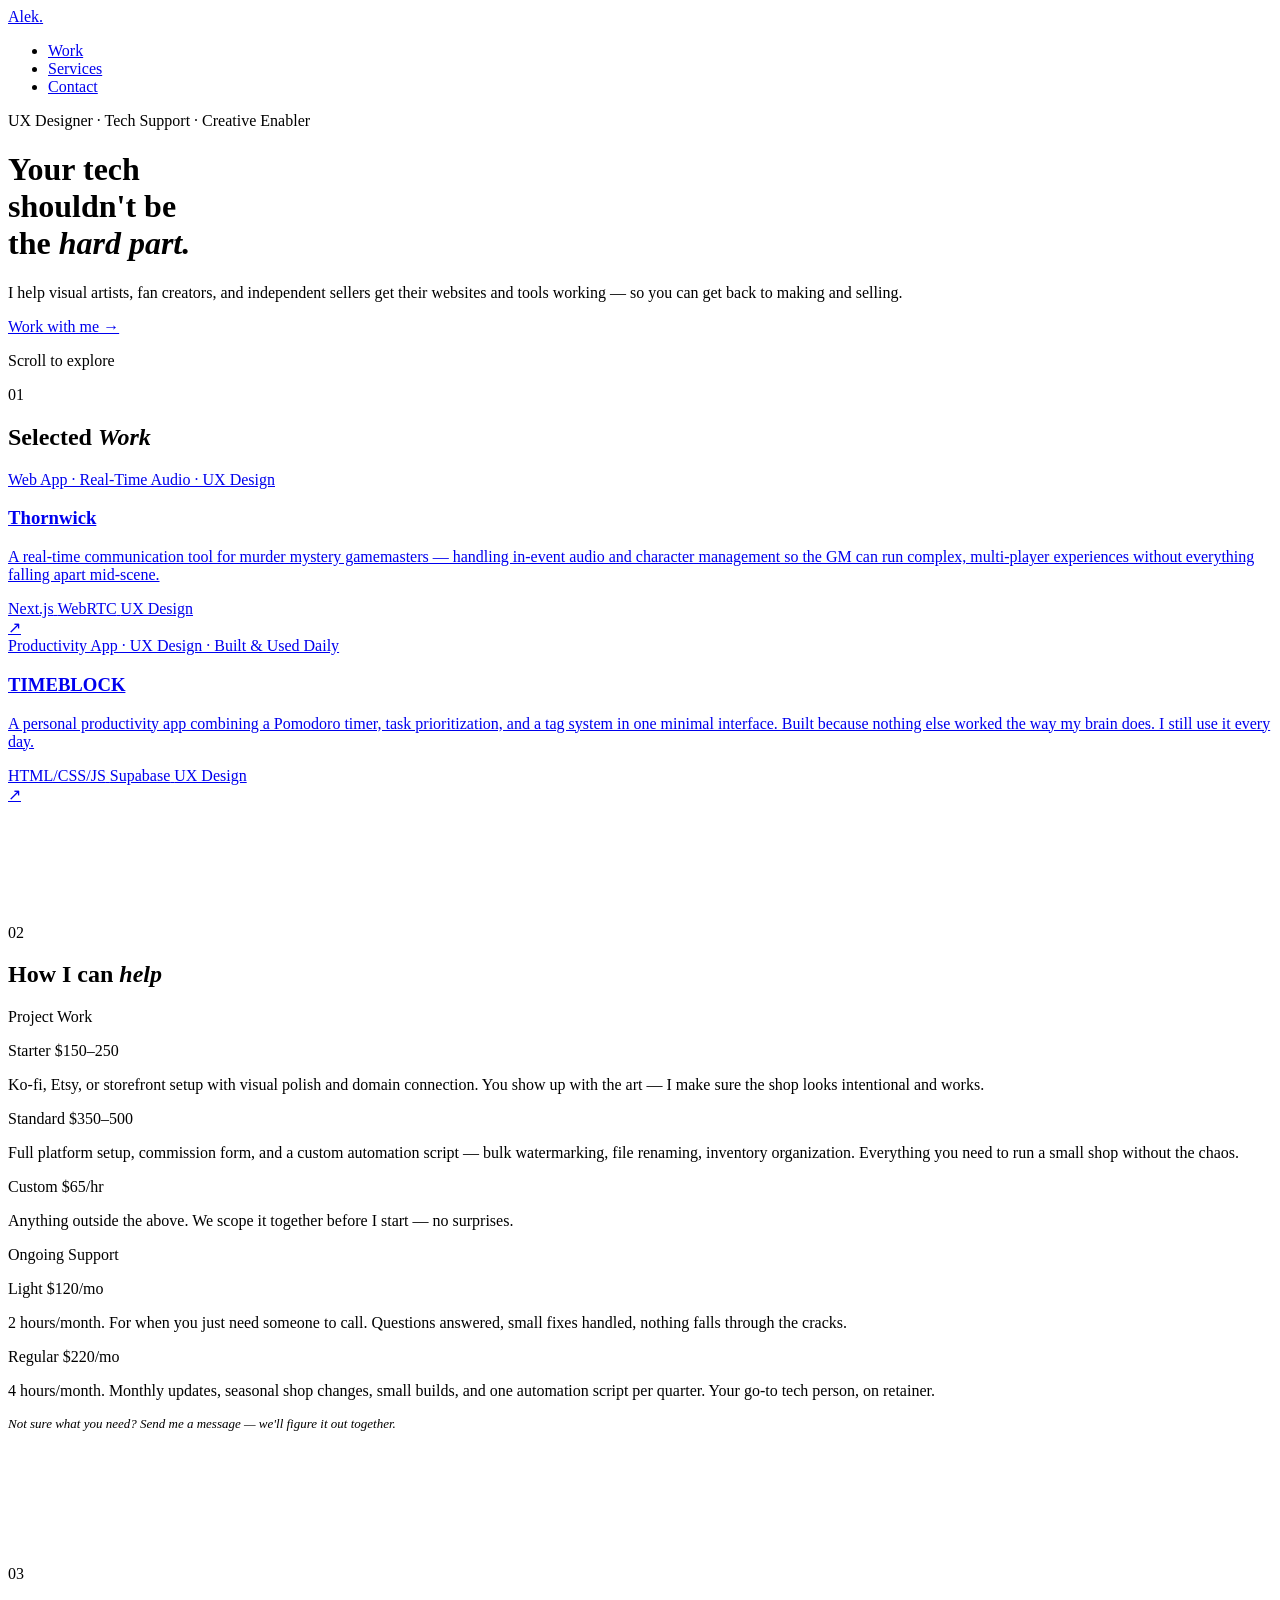
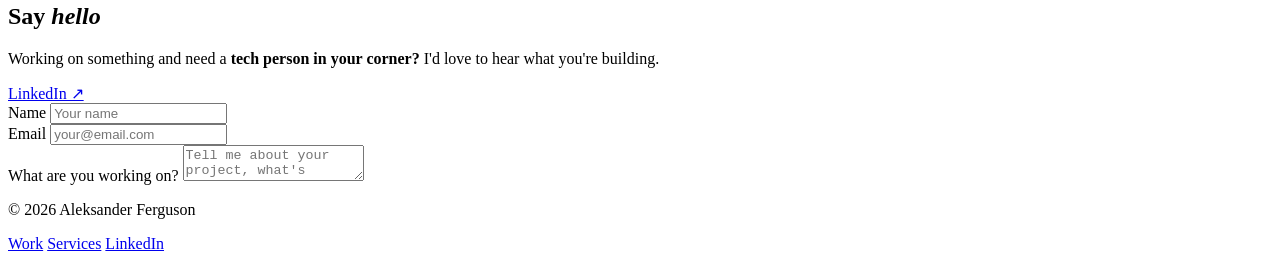
==== index.html @ e69c02df "Initial portfolio launch" ====
<!DOCTYPE html>
<html lang="en">
<head>
  <meta charset="UTF-8">
  <meta name="viewport" content="width=device-width, initial-scale=1.0">
  <title>Alek — UX & Tech Support for Artists and Independent Sellers</title>
  <meta name="description" content="Tech support and UX design for artists and independent sellers. Less fighting your setup. More making and selling.">
  <link rel="stylesheet" href="style.css">
</head>
<body>

  <div class="cursor" id="cursor"></div>
  <div class="cursor-ring" id="cursor-ring"></div>

  <!-- Nav -->
  <nav id="nav">
    <a href="index.html" class="nav-logo">Alek<span>.</span></a>
    <ul class="nav-links">
      <li><a href="#work">Work</a></li>
      <li><a href="#services">Services</a></li>
      <li><a href="#contact">Contact</a></li>
    </ul>
  </nav>

  <!-- Hero -->
  <div id="hero">
    <div class="hero-grid">
      <div class="hero-grid-line v" style="left: 48px;"></div>
      <div class="hero-grid-line v" style="right: 48px;"></div>
      <div class="hero-grid-line h" style="top: 50%;"></div>
    </div>
    <div class="hero-inner">
      <p class="hero-eyebrow">UX Designer · Tech Support · Creative Enabler</p>
      <h1 class="hero-name">Your tech<br>shouldn't be<br>the <em>hard part.</em></h1>
      <p class="hero-tagline">I help visual artists, fan creators, and independent sellers get their websites and tools working — so you can get back to making and selling.</p>
      <a href="#contact" class="hero-cta">Work with me →</a>
    </div>
    <p class="hero-scroll">Scroll to explore</p>
  </div>

  <!-- Work -->
  <section id="work">
    <div class="section-header reveal">
      <span class="section-number">01</span>
      <h2 class="section-title">Selected <em>Work</em></h2>
    </div>
    <div class="work-grid">
      <a href="thornwick.html" class="work-card reveal">
        <span class="work-card-tag">Web App · Real-Time Audio · UX Design</span>
        <h3 class="work-card-title">Thornwick</h3>
        <p class="work-card-desc">A real-time communication tool for murder mystery gamemasters — handling in-event audio and character management so the GM can run complex, multi-player experiences without everything falling apart mid-scene.</p>
        <div class="work-card-footer">
          <div class="work-card-stack">
            <span class="stack-tag">Next.js</span>
            <span class="stack-tag">WebRTC</span>
            <span class="stack-tag">UX Design</span>
          </div>
          <span class="work-card-arrow">↗</span>
        </div>
      </a>
      <a href="timeblock.html" class="work-card reveal">
        <span class="work-card-tag">Productivity App · UX Design · Built & Used Daily</span>
        <h3 class="work-card-title">TIMEBLOCK</h3>
        <p class="work-card-desc">A personal productivity app combining a Pomodoro timer, task prioritization, and a tag system in one minimal interface. Built because nothing else worked the way my brain does. I still use it every day.</p>
        <div class="work-card-footer">
          <div class="work-card-stack">
            <span class="stack-tag">HTML/CSS/JS</span>
            <span class="stack-tag">Supabase</span>
            <span class="stack-tag">UX Design</span>
          </div>
          <span class="work-card-arrow">↗</span>
        </div>
      </a>
    </div>
  </section>

  <!-- Services -->
  <div id="services">
    <section style="padding-top: 120px; padding-bottom: 120px;">
      <div class="section-header reveal">
        <span class="section-number">02</span>
        <h2 class="section-title">How I can <em>help</em></h2>
      </div>
      <div class="services-grid reveal">
        <div class="service-group">
          <p class="service-group-label">Project Work</p>
          <div class="service-item">
            <div class="service-item-header">
              <span class="service-item-name">Starter</span>
              <span class="service-item-price">$150–250</span>
            </div>
            <p class="service-item-desc">Ko-fi, Etsy, or storefront setup with visual polish and domain connection. You show up with the art — I make sure the shop looks intentional and works.</p>
          </div>
          <div class="service-item">
            <div class="service-item-header">
              <span class="service-item-name">Standard</span>
              <span class="service-item-price">$350–500</span>
            </div>
            <p class="service-item-desc">Full platform setup, commission form, and a custom automation script — bulk watermarking, file renaming, inventory organization. Everything you need to run a small shop without the chaos.</p>
          </div>
          <div class="service-item">
            <div class="service-item-header">
              <span class="service-item-name">Custom</span>
              <span class="service-item-price">$65/hr</span>
            </div>
            <p class="service-item-desc">Anything outside the above. We scope it together before I start — no surprises.</p>
          </div>
        </div>

        <div class="service-group">
          <p class="service-group-label">Ongoing Support</p>
          <div class="service-item">
            <div class="service-item-header">
              <span class="service-item-name">Light</span>
              <span class="service-item-price">$120/mo</span>
            </div>
            <p class="service-item-desc">2 hours/month. For when you just need someone to call. Questions answered, small fixes handled, nothing falls through the cracks.</p>
          </div>
          <div class="service-item">
            <div class="service-item-header">
              <span class="service-item-name">Regular</span>
              <span class="service-item-price">$220/mo</span>
            </div>
            <p class="service-item-desc">4 hours/month. Monthly updates, seasonal shop changes, small builds, and one automation script per quarter. Your go-to tech person, on retainer.</p>
          </div>
          <div class="service-item" style="border-bottom: none; padding-bottom: 0;">
            <p class="service-item-desc" style="font-style: italic; color: var(--text-dim); font-size: 13px;">Not sure what you need? Send me a message — we'll figure it out together.</p>
          </div>
        </div>
      </div>
    </section>
  </div>

  <!-- Contact -->
  <section id="contact">
    <div class="section-header reveal">
      <span class="section-number">03</span>
      <h2 class="section-title">Say <em>hello</em></h2>
    </div>
    <div class="contact-grid">
      <div class="reveal">
        <p class="contact-intro">Working on something and need a <strong>tech person in your corner?</strong> I'd love to hear what you're building.</p>
        <a href="https://linkedin.com/in/aleksander-ferguson" class="contact-link" target="_blank">LinkedIn ↗</a>
      </div>
      <form class="contact-form" action="https://formspree.io/f/mbdpojjl" method="POST">
        <div class="form-group">
          <label class="form-label" for="name">Name</label>
          <input class="form-input" type="text" id="name" name="name" placeholder="Your name" required>
        </div>
        <div class="form-group">
          <label class="form-label" for="email">Email</label>
          <input class="form-input" type="email" id="email" name="email" placeholder="your@email.com" required>
        </div>
        <div class="form-group">
          <label class="form-label" for="message">What are you working on?</label>
          <textarea class="form-textarea" id="message" name="message" placeholder="Tell me about your project, what's broken, or what you're trying to build..." required></textarea>
        </div>
      </form>
    </div>
  </section>

  <!-- Footer -->
  <footer>
    <p class="footer-copy">© 2026 Aleksander Ferguson</p>
    <div class="footer-links">
      <a href="#work">Work</a>
      <a href="#services">Services</a>
      <a href="https://linkedin.com/in/aleksander-ferguson" target="_blank">LinkedIn</a>
    </div>
  </footer>

  <script>
    // Cursor
    const cursor = document.getElementById('cursor');
    const ring = document.getElementById('cursor-ring');
    let mx = 0, my = 0, rx = 0, ry = 0;

    document.addEventListener('mousemove', e => {
      mx = e.clientX; my = e.clientY;
      cursor.style.left = mx + 'px';
      cursor.style.top = my + 'px';
    });

    (function animateRing() {
      rx += (mx - rx) * 0.12;
      ry += (my - ry) * 0.12;
      ring.style.left = rx + 'px';
      ring.style.top = ry + 'px';
      requestAnimationFrame(animateRing);
    })();

    // Nav scroll
    const nav = document.getElementById('nav');
    window.addEventListener('scroll', () => {
      nav.classList.toggle('scrolled', window.scrollY > 60);
    });

    // Reveal on scroll
    const reveals = document.querySelectorAll('.reveal');
    const observer = new IntersectionObserver(entries => {
      entries.forEach(e => {
        if (e.isIntersecting) { e.target.classList.add('visible'); observer.unobserve(e.target); }
      });
    }, { threshold: 0.1 });
    reveals.forEach(r => observer.observe(r));

    // Form
    function handleSubmit(e) {
      e.preventDefault();
      const btn = e.target.querySelector('.form-submit');
      btn.textContent = 'Message sent ✓';
      btn.style.background = 'var(--accent2)';
      e.target.reset();
      setTimeout(() => {
        btn.textContent = 'Send message →';
        btn.style.background = '';
      }, 3000);
    }
  </script>
</body>
</html>
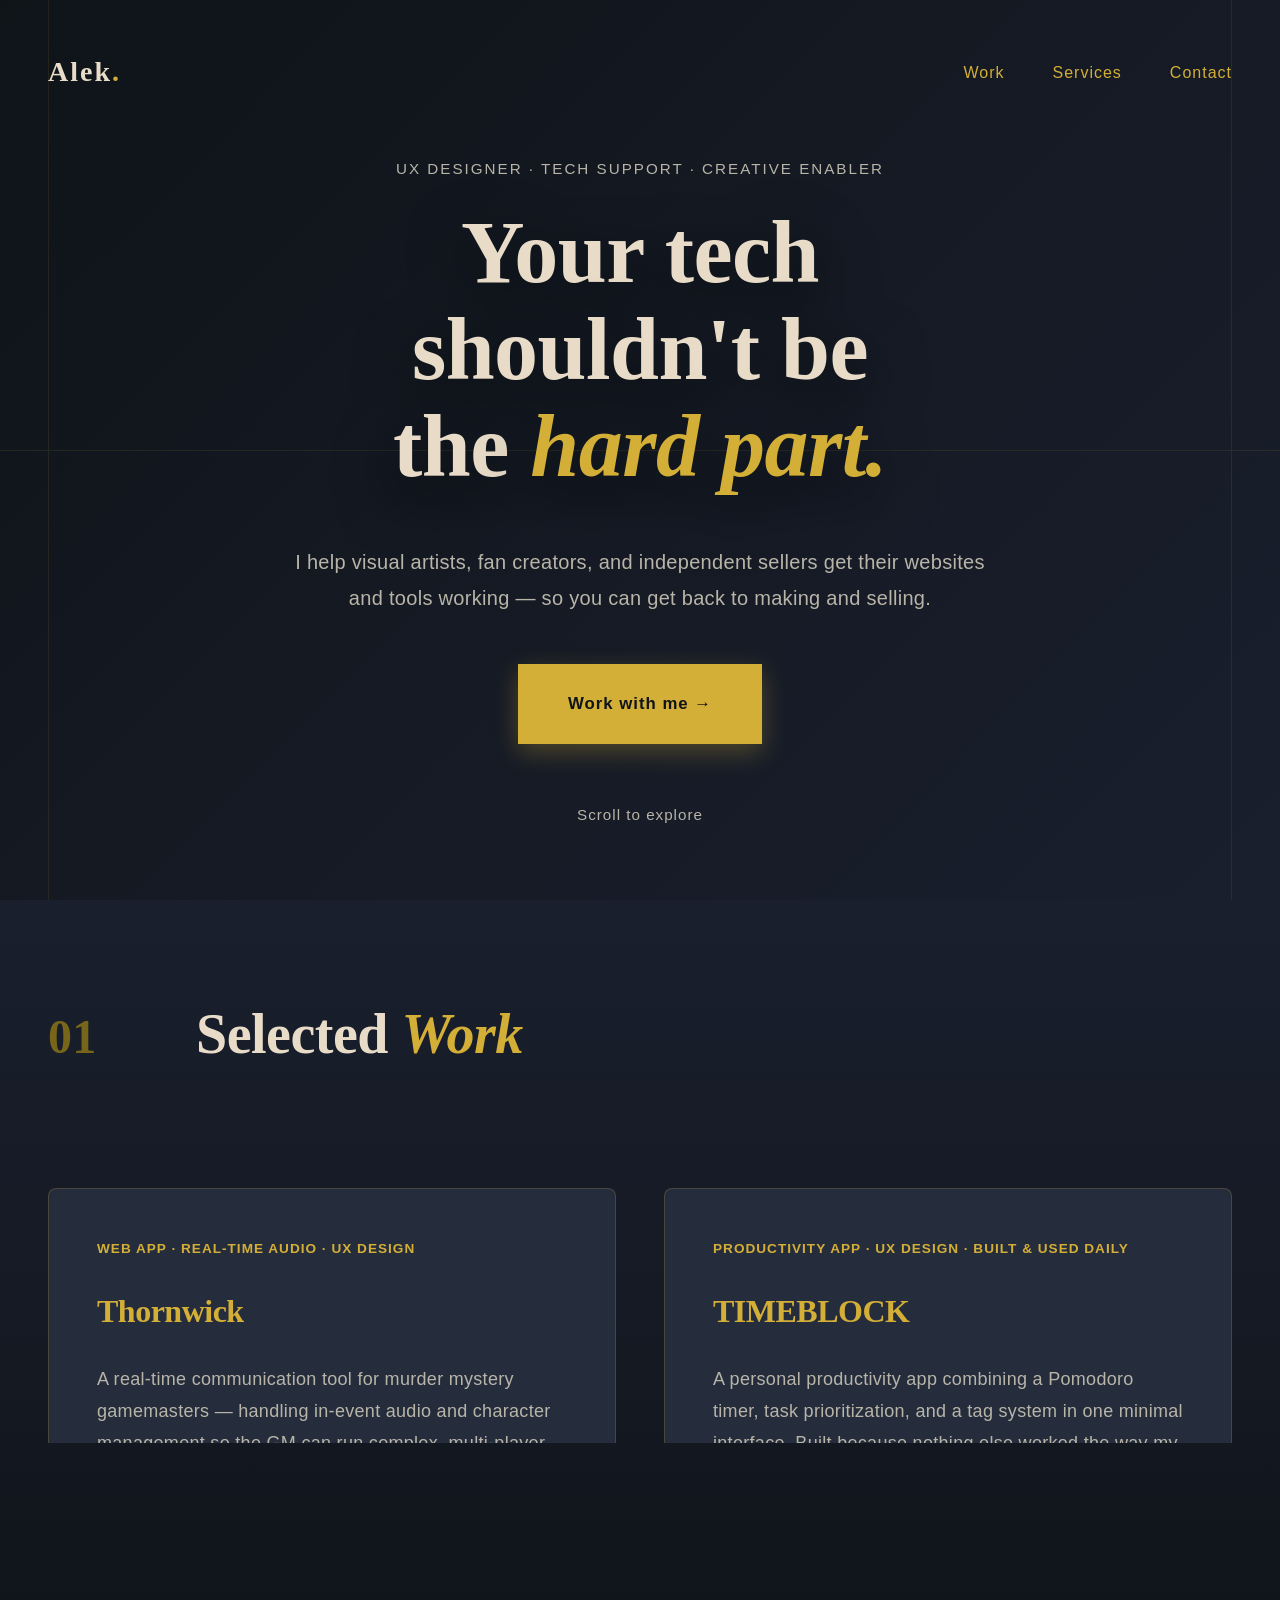
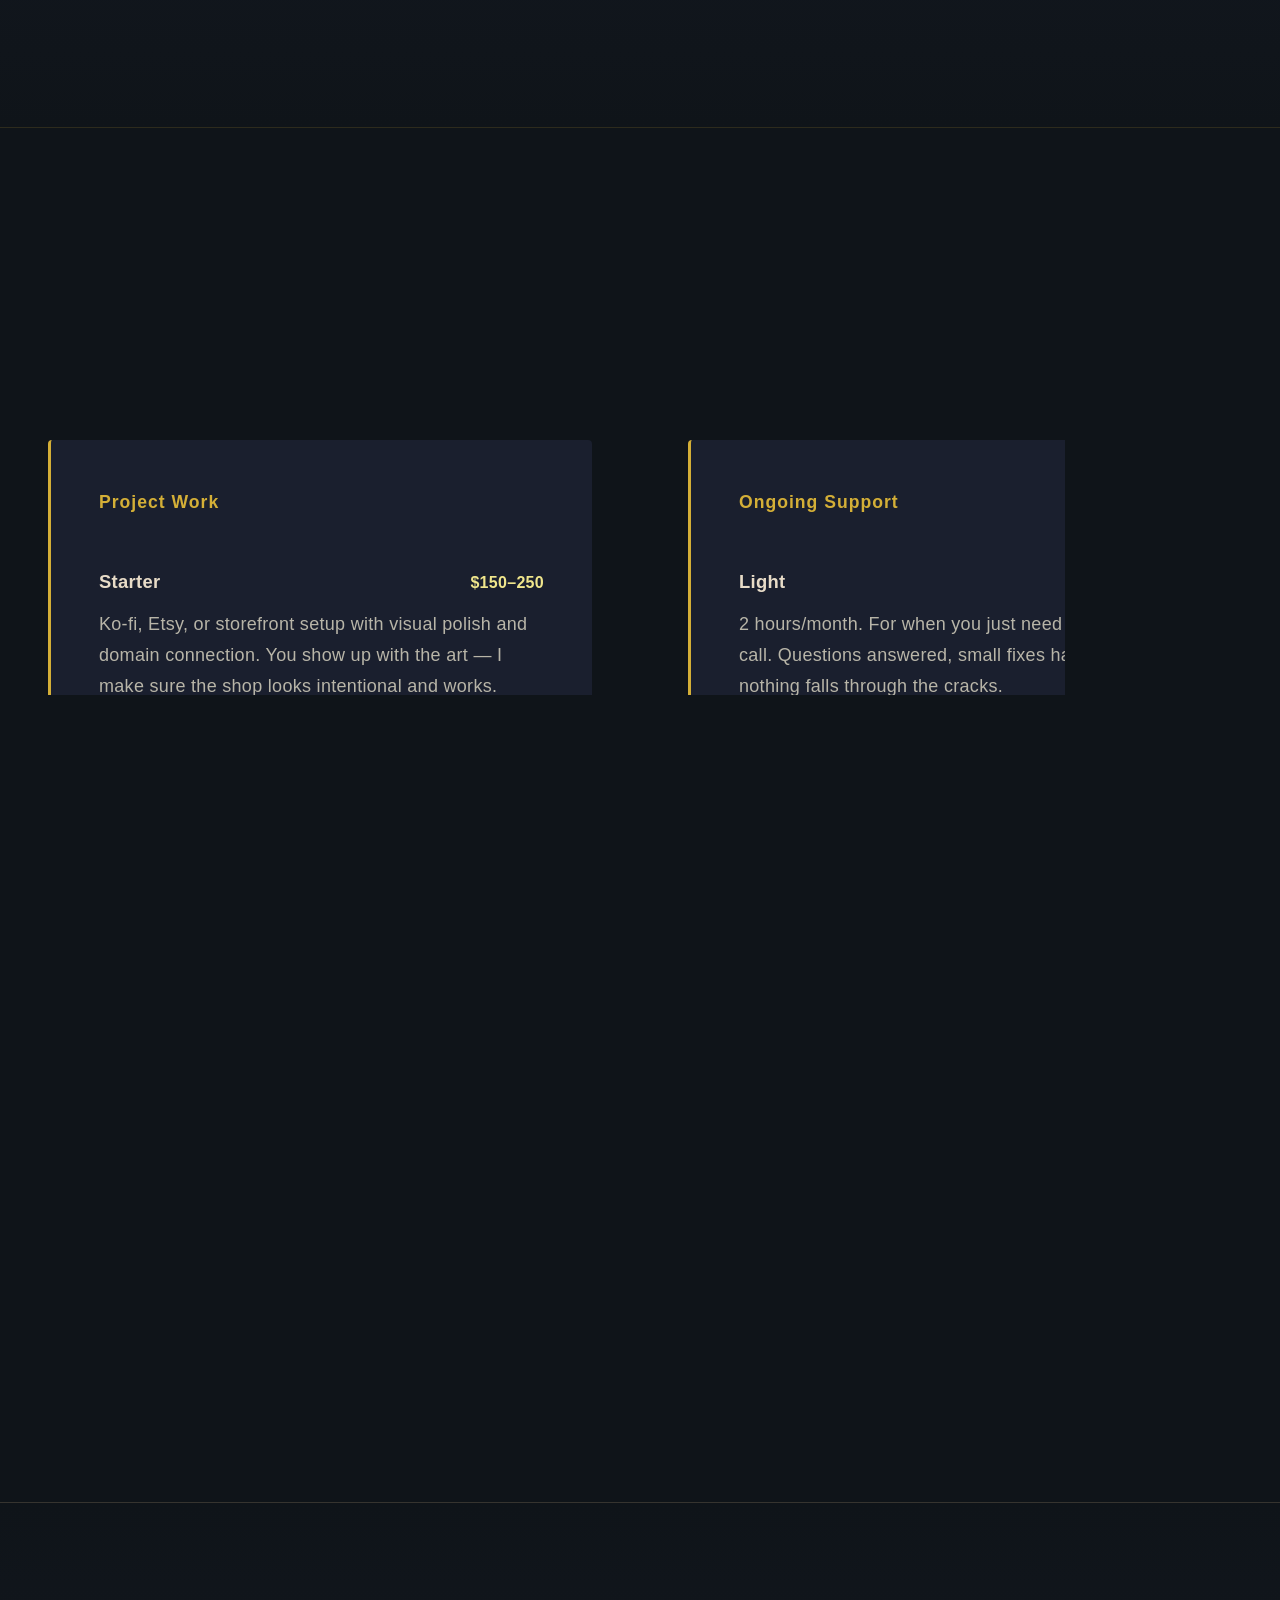
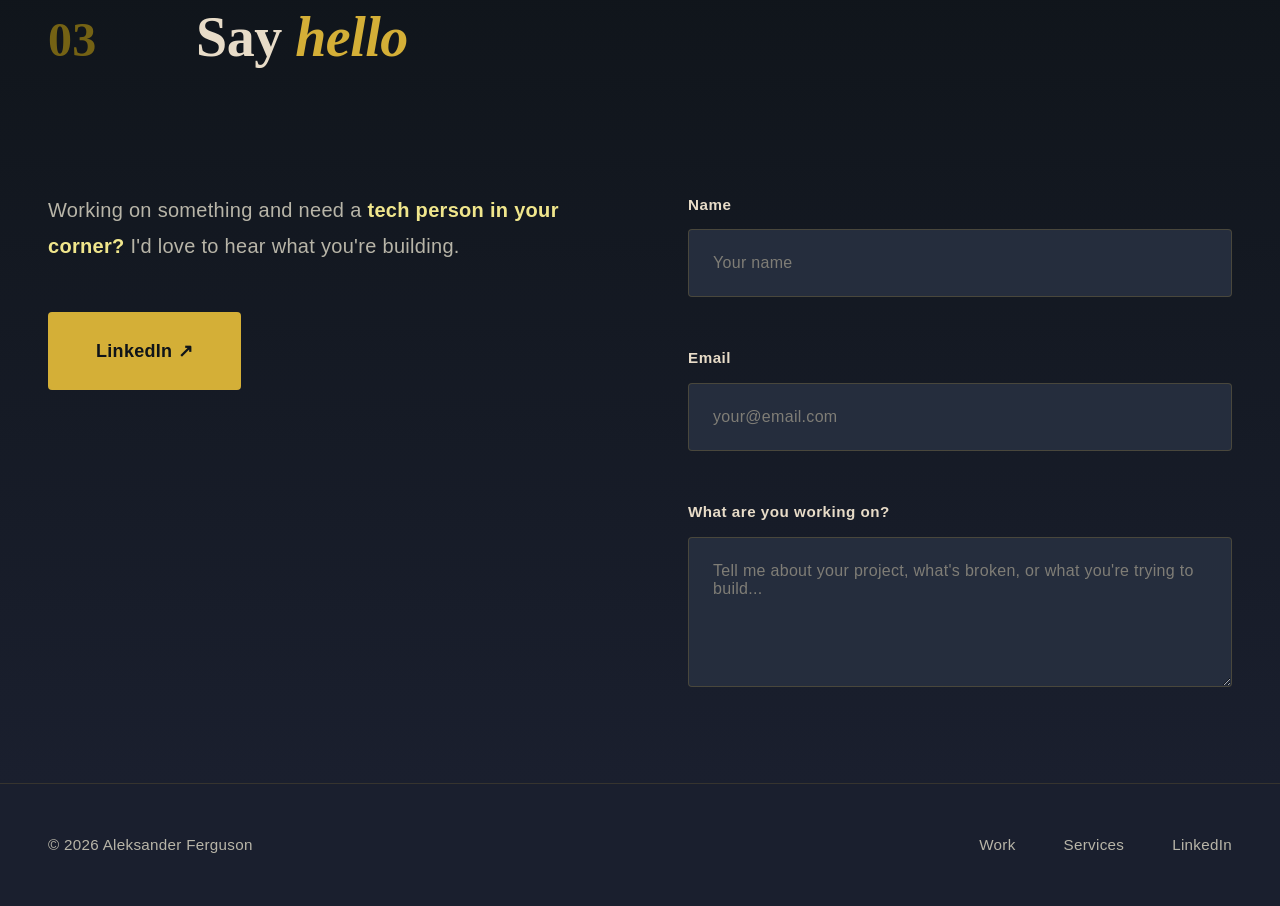
==== commit 611c2050: "removed cursor effects" ====
--- a/index.html
+++ b/index.html
@@ -8,9 +8,6 @@
   <link rel="stylesheet" href="style.css">
 </head>
 <body>
-
-  <div class="cursor" id="cursor"></div>
-  <div class="cursor-ring" id="cursor-ring"></div>
 
   <!-- Nav -->
   <nav id="nav">
@@ -170,25 +167,6 @@
   </footer>
 
   <script>
-    // Cursor
-    const cursor = document.getElementById('cursor');
-    const ring = document.getElementById('cursor-ring');
-    let mx = 0, my = 0, rx = 0, ry = 0;
-
-    document.addEventListener('mousemove', e => {
-      mx = e.clientX; my = e.clientY;
-      cursor.style.left = mx + 'px';
-      cursor.style.top = my + 'px';
-    });
-
-    (function animateRing() {
-      rx += (mx - rx) * 0.12;
-      ry += (my - ry) * 0.12;
-      ring.style.left = rx + 'px';
-      ring.style.top = ry + 'px';
-      requestAnimationFrame(animateRing);
-    })();
-
     // Nav scroll
     const nav = document.getElementById('nav');
     window.addEventListener('scroll', () => {
--- a/style.css
+++ b/style.css
@@ -0,0 +1,696 @@
+/* Dark Academia Theme with Gold Accents */
+
+:root {
+  /* Dark Academia Color Palette */
+  --bg-primary: #0f1419;      /* Deep navy/charcoal */
+  --bg-secondary: #1a1f2e;    /* Slightly lighter for contrast */
+  --bg-tertiary: #252d3d;     /* For cards and sections */
+  --bg-hover: #2f3a4f;        /* Hover states */
+  
+  /* Text Colors */
+  --text-primary: #e8dcc8;    /* Off-white/cream for primary text */
+  --text-secondary: #b8b5a8;  /* Muted for secondary text */
+  --text-dim: #7f7d76;        /* Very muted for metadata */
+  
+  /* Gold/Yellow Accents */
+  --accent-gold: #d4af37;     /* Classic gold */
+  --accent-light: #f0e68c;    /* Light gold/yellow */
+  --accent-dark: #b8960f;     /* Darker gold for depth */
+  
+  /* Typography */
+  --font-base: 18px;
+  --font-serif: 'Georgia', 'Garamond', 'Cambria', serif;
+  --font-sans: 'System UI', -apple-system, 'Segoe UI', sans-serif;
+  
+  /* Spacing */
+  --spacing-xs: 6px;
+  --spacing-sm: 12px;
+  --spacing-md: 24px;
+  --spacing-lg: 48px;
+  --spacing-xl: 96px;
+}
+
+* {
+  margin: 0;
+  padding: 0;
+  box-sizing: border-box;
+}
+
+html {
+  scroll-behavior: smooth;
+}
+
+body {
+  background-color: var(--bg-primary);
+  color: var(--text-primary);
+  font-family: var(--font-sans);
+  font-size: var(--font-base);
+  line-height: 1.7;
+  letter-spacing: 0.3px;
+  overflow-x: hidden;
+}
+
+/* ===== TYPOGRAPHY ===== */
+h1, h2, h3, h4, h5, h6 {
+  font-family: var(--font-serif);
+  font-weight: 700;
+  letter-spacing: -0.5px;
+}
+
+h1 {
+  font-size: 4.5rem;
+  line-height: 1.15;
+  margin-bottom: var(--spacing-md);
+}
+
+h2 {
+  font-size: 3.5rem;
+  line-height: 1.2;
+  margin-bottom: var(--spacing-md);
+}
+
+h3 {
+  font-size: 1.75rem;
+  margin-bottom: var(--spacing-sm);
+}
+
+h4 {
+  font-size: 1.25rem;
+}
+
+p {
+  margin-bottom: var(--spacing-md);
+}
+
+em {
+  color: var(--accent-gold);
+  font-style: italic;
+  font-weight: 600;
+}
+
+strong {
+  color: var(--accent-light);
+  font-weight: 600;
+}
+
+a {
+  color: var(--accent-gold);
+  text-decoration: none;
+  transition: all 0.3s ease;
+  position: relative;
+}
+
+a:hover {
+  color: var(--accent-light);
+  text-shadow: 0 0 20px rgba(212, 175, 55, 0.3);
+}
+
+/* ===== NAVIGATION ===== */
+nav {
+  position: fixed;
+  top: 0;
+  left: 0;
+  right: 0;
+  z-index: 1000;
+  padding: var(--spacing-lg) var(--spacing-lg);
+  display: flex;
+  justify-content: space-between;
+  align-items: center;
+  background: transparent;
+  transition: all 0.4s ease;
+  border-bottom: 1px solid transparent;
+}
+
+nav.scrolled {
+  background: rgba(15, 20, 25, 0.95);
+  backdrop-filter: blur(10px);
+  border-bottom: 1px solid rgba(212, 175, 55, 0.2);
+  padding: var(--spacing-md) var(--spacing-lg);
+}
+
+.nav-logo {
+  font-family: var(--font-serif);
+  font-size: 1.75rem;
+  font-weight: 700;
+  color: var(--text-primary);
+  letter-spacing: 2px;
+  transition: all 0.3s ease;
+}
+
+.nav-logo span {
+  color: var(--accent-gold);
+  display: inline;
+}
+
+.nav-logo:hover {
+  color: var(--accent-gold);
+  text-shadow: 0 0 15px rgba(212, 175, 55, 0.4);
+}
+
+.nav-links {
+  list-style: none;
+  display: flex;
+  gap: var(--spacing-lg);
+  align-items: center;
+}
+
+.nav-links a {
+  font-size: 1rem;
+  letter-spacing: 1px;
+  position: relative;
+  padding-bottom: 4px;
+}
+
+.nav-links a::after {
+  content: '';
+  position: absolute;
+  bottom: 0;
+  left: 0;
+  width: 0;
+  height: 2px;
+  background: var(--accent-gold);
+  transition: width 0.3s ease;
+}
+
+.nav-links a:hover::after {
+  width: 100%;
+}
+
+/* ===== HERO SECTION ===== */
+#hero {
+  position: relative;
+  min-height: 100vh;
+  display: flex;
+  flex-direction: column;
+  justify-content: center;
+  align-items: center;
+  padding: var(--spacing-xl) var(--spacing-lg);
+  text-align: center;
+  background: linear-gradient(135deg, var(--bg-primary) 0%, var(--bg-secondary) 100%);
+  overflow: hidden;
+}
+
+.hero-grid {
+  position: absolute;
+  inset: 0;
+  opacity: 0.1;
+}
+
+.hero-grid-line {
+  position: absolute;
+  background: var(--accent-gold);
+}
+
+.hero-grid-line.v {
+  width: 1px;
+  height: 100%;
+}
+
+.hero-grid-line.h {
+  width: 100%;
+  height: 1px;
+}
+
+.hero-inner {
+  position: relative;
+  z-index: 2;
+  max-width: 900px;
+}
+
+.hero-eyebrow {
+  font-size: 0.95rem;
+  color: var(--text-secondary);
+  letter-spacing: 2px;
+  text-transform: uppercase;
+  margin-bottom: var(--spacing-md);
+  display: block;
+}
+
+.hero-name {
+  font-size: 5.5rem;
+  line-height: 1.1;
+  margin-bottom: var(--spacing-lg);
+  text-shadow: 0 20px 60px rgba(0, 0, 0, 0.7);
+}
+
+.hero-tagline {
+  font-size: 1.25rem;
+  color: var(--text-secondary);
+  max-width: 700px;
+  margin: 0 auto var(--spacing-lg);
+  line-height: 1.8;
+}
+
+.hero-cta {
+  display: inline-block;
+  padding: var(--spacing-md) var(--spacing-lg);
+  background: var(--accent-gold);
+  color: var(--bg-primary);
+  font-weight: 700;
+  border: 2px solid var(--accent-gold);
+  transition: all 0.3s ease;
+  letter-spacing: 1px;
+  font-size: 1.05rem;
+  text-shadow: none;
+  box-shadow: 0 8px 24px rgba(212, 175, 55, 0.3);
+}
+
+.hero-cta:hover {
+  background: transparent;
+  color: var(--accent-light);
+  box-shadow: 0 8px 32px rgba(212, 175, 55, 0.5);
+  transform: translateY(-2px);
+}
+
+.hero-scroll {
+  position: absolute;
+  bottom: var(--spacing-lg);
+  left: 50%;
+  transform: translateX(-50%);
+  color: var(--text-secondary);
+  font-size: 0.95rem;
+  letter-spacing: 1px;
+  animation: bounce 2s infinite;
+}
+
+@keyframes bounce {
+  0%, 100% { transform: translateX(-50%) translateY(0); }
+  50% { transform: translateX(-50%) translateY(-10px); }
+}
+
+/* ===== SECTIONS ===== */
+section {
+  padding: var(--spacing-xl) var(--spacing-lg);
+  max-width: 1400px;
+  margin: 0 auto;
+  width: 100%;
+}
+
+.section-header {
+  display: flex;
+  gap: var(--spacing-lg);
+  align-items: baseline;
+  margin-bottom: var(--spacing-xl);
+}
+
+.section-number {
+  font-size: 3rem;
+  font-family: var(--font-serif);
+  color: var(--accent-dark);
+  font-weight: 700;
+  opacity: 0.6;
+  min-width: 100px;
+}
+
+.section-title {
+  font-size: 3.5rem;
+  font-family: var(--font-serif);
+  color: var(--text-primary);
+}
+
+/* ===== WORK SECTION ===== */
+#work {
+  background: linear-gradient(180deg, var(--bg-secondary) 0%, var(--bg-primary) 100%);
+}
+
+.work-grid {
+  display: grid;
+  grid-template-columns: repeat(auto-fit, minmax(500px, 1fr));
+  gap: var(--spacing-lg);
+}
+
+.work-card {
+  display: flex;
+  flex-direction: column;
+  padding: var(--spacing-lg);
+  background: var(--bg-tertiary);
+  border: 1px solid rgba(212, 175, 55, 0.2);
+  border-radius: 8px;
+  transition: all 0.4s ease;
+  cursor: pointer;
+  position: relative;
+  overflow: hidden;
+}
+
+.work-card::before {
+  content: '';
+  position: absolute;
+  top: 0;
+  left: -100%;
+  width: 100%;
+  height: 100%;
+  background: linear-gradient(90deg, transparent, rgba(212, 175, 55, 0.1), transparent);
+  transition: left 0.5s ease;
+}
+
+.work-card:hover::before {
+  left: 100%;
+}
+
+.work-card:hover {
+  border-color: var(--accent-gold);
+  box-shadow: 0 20px 60px rgba(212, 175, 55, 0.15);
+  transform: translateY(-8px);
+  background: var(--bg-hover);
+}
+
+.work-card-tag {
+  font-size: 0.85rem;
+  color: var(--accent-gold);
+  letter-spacing: 1px;
+  text-transform: uppercase;
+  margin-bottom: var(--spacing-md);
+  display: block;
+  font-weight: 600;
+}
+
+.work-card-title {
+  font-size: 2rem;
+  font-family: var(--font-serif);
+  margin-bottom: var(--spacing-md);
+}
+
+.work-card-desc {
+  flex-grow: 1;
+  color: var(--text-secondary);
+  line-height: 1.8;
+  margin-bottom: var(--spacing-md);
+}
+
+.work-card-footer {
+  display: flex;
+  justify-content: space-between;
+  align-items: flex-end;
+  padding-top: var(--spacing-md);
+  border-top: 1px solid rgba(212, 175, 55, 0.15);
+}
+
+.work-card-stack {
+  display: flex;
+  flex-wrap: wrap;
+  gap: var(--spacing-sm);
+}
+
+.stack-tag {
+  font-size: 0.8rem;
+  padding: var(--spacing-xs) var(--spacing-sm);
+  background: rgba(212, 175, 55, 0.1);
+  color: var(--accent-light);
+  border-radius: 4px;
+  border: 1px solid rgba(212, 175, 55, 0.3);
+}
+
+.work-card-arrow {
+  font-size: 1.5rem;
+  color: var(--accent-gold);
+}
+
+/* ===== SERVICES SECTION ===== */
+#services {
+  background: var(--bg-primary);
+  border-top: 1px solid rgba(212, 175, 55, 0.15);
+}
+
+.services-grid {
+  display: grid;
+  grid-template-columns: repeat(auto-fit, minmax(400px, 1fr));
+  gap: var(--spacing-xl);
+}
+
+.service-group {
+  background: var(--bg-secondary);
+  padding: var(--spacing-lg);
+  border-left: 3px solid var(--accent-gold);
+  border-radius: 4px;
+}
+
+.service-group-label {
+  font-size: 1.1rem;
+  font-weight: 700;
+  color: var(--accent-gold);
+  margin-bottom: var(--spacing-lg);
+  letter-spacing: 1px;
+  display: block;
+}
+
+.service-item {
+  margin-bottom: var(--spacing-lg);
+  padding-bottom: var(--spacing-lg);
+  border-bottom: 1px solid rgba(212, 175, 55, 0.1);
+}
+
+.service-item-header {
+  display: flex;
+  justify-content: space-between;
+  align-items: baseline;
+  margin-bottom: var(--spacing-sm);
+}
+
+.service-item-name {
+  font-size: 1.15rem;
+  font-weight: 700;
+  color: var(--text-primary);
+}
+
+.service-item-price {
+  font-size: 1rem;
+  color: var(--accent-light);
+  font-weight: 600;
+}
+
+.service-item-desc {
+  color: var(--text-secondary);
+  line-height: 1.7;
+}
+
+/* ===== CONTACT SECTION ===== */
+#contact {
+  background: linear-gradient(180deg, var(--bg-primary) 0%, var(--bg-secondary) 100%);
+  border-top: 1px solid rgba(212, 175, 55, 0.15);
+}
+
+.contact-grid {
+  display: grid;
+  grid-template-columns: 1fr 1fr;
+  gap: var(--spacing-xl);
+  align-items: start;
+}
+
+.contact-intro {
+  font-size: 1.25rem;
+  color: var(--text-secondary);
+  line-height: 1.8;
+  margin-bottom: var(--spacing-lg);
+}
+
+.contact-link {
+  display: inline-block;
+  padding: var(--spacing-md) var(--spacing-lg);
+  background: var(--accent-gold);
+  color: var(--bg-primary);
+  font-weight: 700;
+  border-radius: 4px;
+  transition: all 0.3s ease;
+}
+
+.contact-link:hover {
+  background: var(--accent-light);
+  transform: translateX(4px);
+  box-shadow: 0 8px 24px rgba(212, 175, 55, 0.3);
+}
+
+.contact-form {
+  display: flex;
+  flex-direction: column;
+  gap: var(--spacing-lg);
+}
+
+.form-group {
+  display: flex;
+  flex-direction: column;
+}
+
+.form-label {
+  font-size: 0.95rem;
+  font-weight: 600;
+  color: var(--text-primary);
+  margin-bottom: var(--spacing-sm);
+  letter-spacing: 0.5px;
+}
+
+.form-input,
+.form-textarea {
+  background: var(--bg-tertiary);
+  border: 1px solid rgba(212, 175, 55, 0.2);
+  color: var(--text-primary);
+  padding: var(--spacing-md);
+  font-family: var(--font-sans);
+  font-size: 1rem;
+  border-radius: 4px;
+  transition: all 0.3s ease;
+  letter-spacing: 0.3px;
+}
+
+.form-input:focus,
+.form-textarea:focus {
+  outline: none;
+  border-color: var(--accent-gold);
+  box-shadow: 0 0 20px rgba(212, 175, 55, 0.2), inset 0 0 10px rgba(212, 175, 55, 0.05);
+  background: var(--bg-hover);
+}
+
+.form-textarea {
+  resize: vertical;
+  min-height: 150px;
+}
+
+.form-input::placeholder,
+.form-textarea::placeholder {
+  color: var(--text-dim);
+}
+
+/* ===== FOOTER ===== */
+footer {
+  background: var(--bg-secondary);
+  border-top: 1px solid rgba(212, 175, 55, 0.15);
+  padding: var(--spacing-lg);
+  display: flex;
+  justify-content: space-between;
+  align-items: center;
+  flex-wrap: wrap;
+  gap: var(--spacing-lg);
+}
+
+.footer-copy {
+  color: var(--text-secondary);
+  font-size: 0.95rem;
+  margin: 0;
+}
+
+.footer-links {
+  display: flex;
+  gap: var(--spacing-lg);
+  align-items: center;
+}
+
+.footer-links a {
+  font-size: 0.95rem;
+  color: var(--text-secondary);
+  transition: all 0.3s ease;
+}
+
+.footer-links a:hover {
+  color: var(--accent-gold);
+}
+
+/* ===== ANIMATIONS ===== */
+.reveal {
+  animation: fadeInUp 0.8s ease-out forwards;
+  opacity: 0;
+}
+
+@keyframes fadeInUp {
+  from {
+    opacity: 0;
+    transform: translateY(30px);
+  }
+  to {
+    opacity: 1;
+    transform: translateY(0);
+  }
+}
+
+/* ===== RESPONSIVE DESIGN ===== */
+@media (max-width: 768px) {
+  :root {
+    --font-base: 16px;
+    --spacing-lg: 32px;
+    --spacing-xl: 64px;
+  }
+
+  h1 {
+    font-size: 3rem;
+  }
+
+  h2 {
+    font-size: 2.5rem;
+  }
+
+  .hero-name {
+    font-size: 3.5rem;
+  }
+
+  .section-header {
+    flex-direction: column;
+    align-items: flex-start;
+    gap: var(--spacing-md);
+  }
+
+  .section-number {
+    font-size: 2rem;
+  }
+
+  .work-grid {
+    grid-template-columns: 1fr;
+  }
+
+  .services-grid {
+    grid-template-columns: 1fr;
+  }
+
+  .contact-grid {
+    grid-template-columns: 1fr;
+  }
+
+  nav {
+    padding: var(--spacing-md);
+    flex-direction: column;
+    gap: var(--spacing-md);
+  }
+
+  nav.scrolled {
+    padding: var(--spacing-sm);
+  }
+
+  .nav-links {
+    gap: var(--spacing-md);
+  }
+
+  footer {
+    flex-direction: column;
+    text-align: center;
+  }
+}
+
+@media (max-width: 480px) {
+  :root {
+    --font-base: 16px;
+    --spacing-lg: 24px;
+    --spacing-xl: 48px;
+  }
+
+  h1 {
+    font-size: 2.5rem;
+  }
+
+  h2 {
+    font-size: 2rem;
+  }
+
+  .hero-name {
+    font-size: 2.5rem;
+  }
+
+  .hero-tagline {
+    font-size: 1rem;
+  }
+
+  section {
+    padding: var(--spacing-lg) var(--spacing-md);
+  }
+
+  .nav-links {
+    flex-direction: column;
+    gap: var(--spacing-sm);
+  }
+}
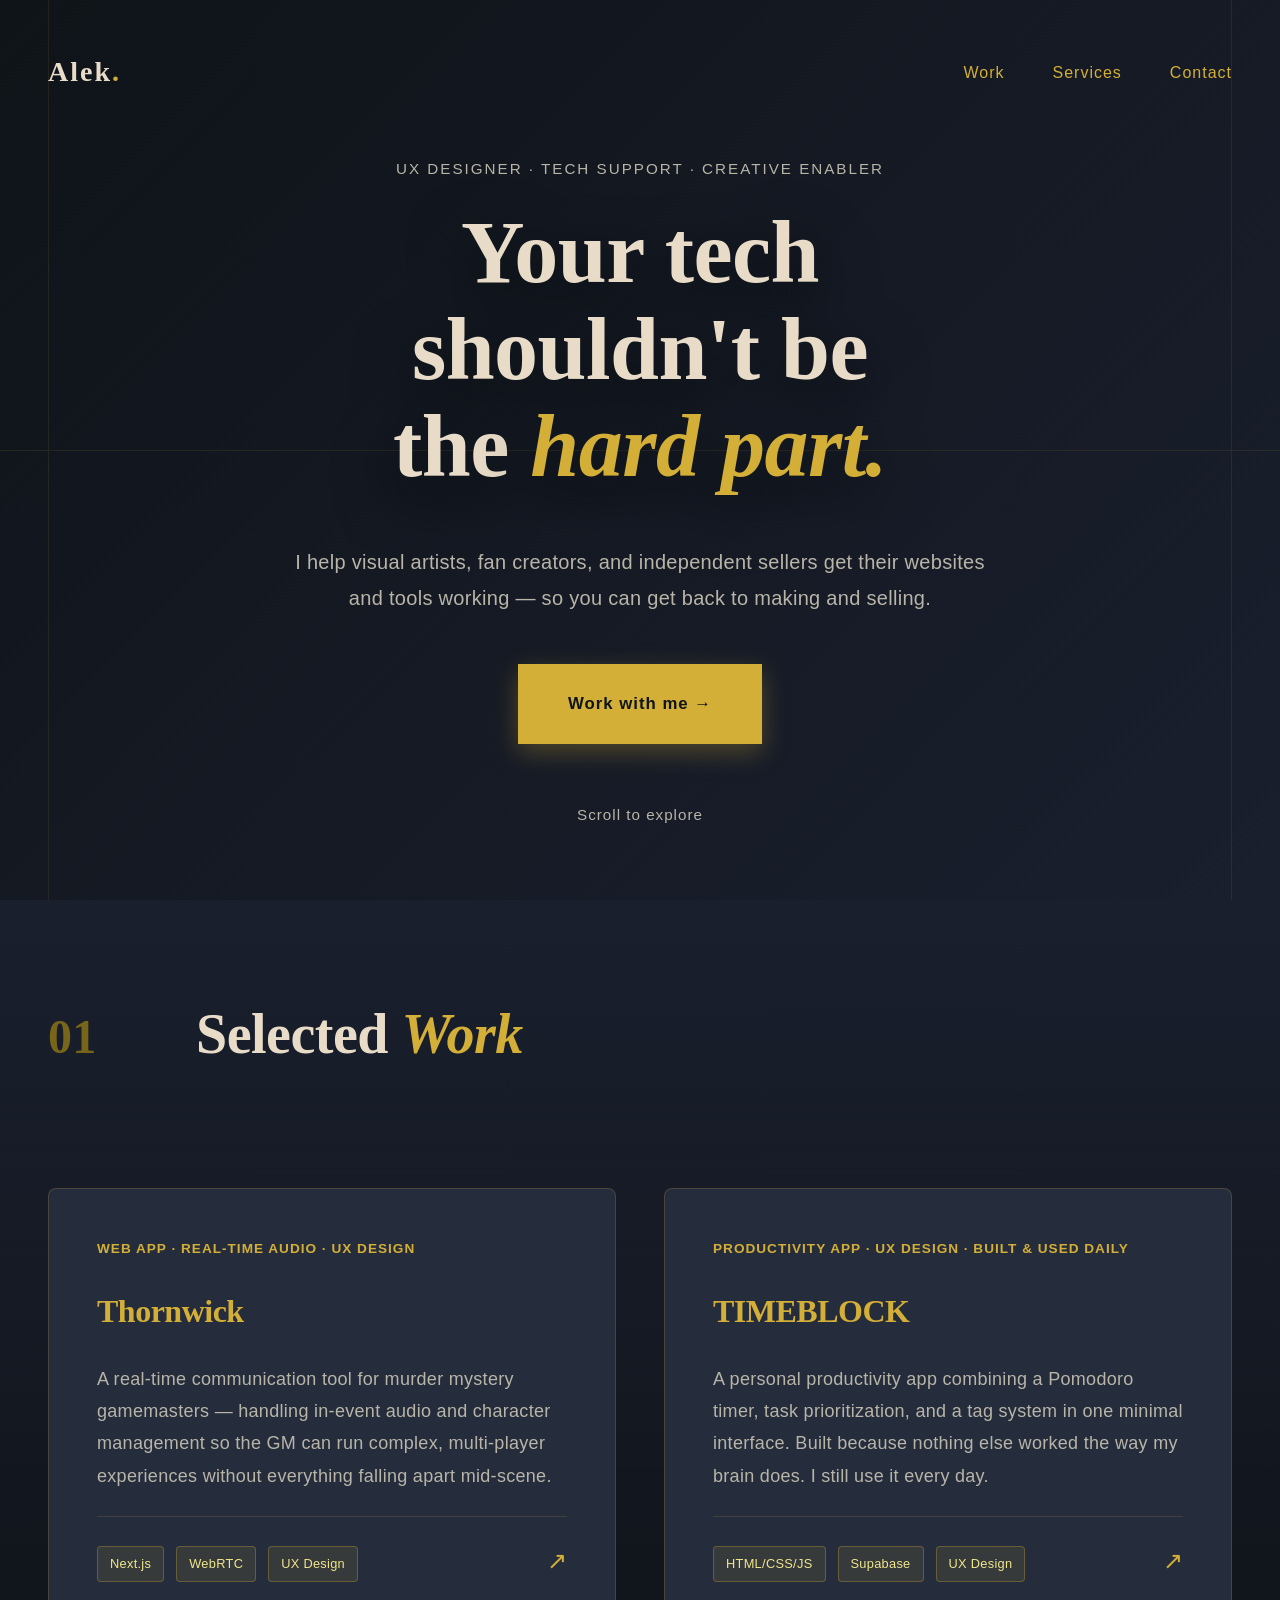
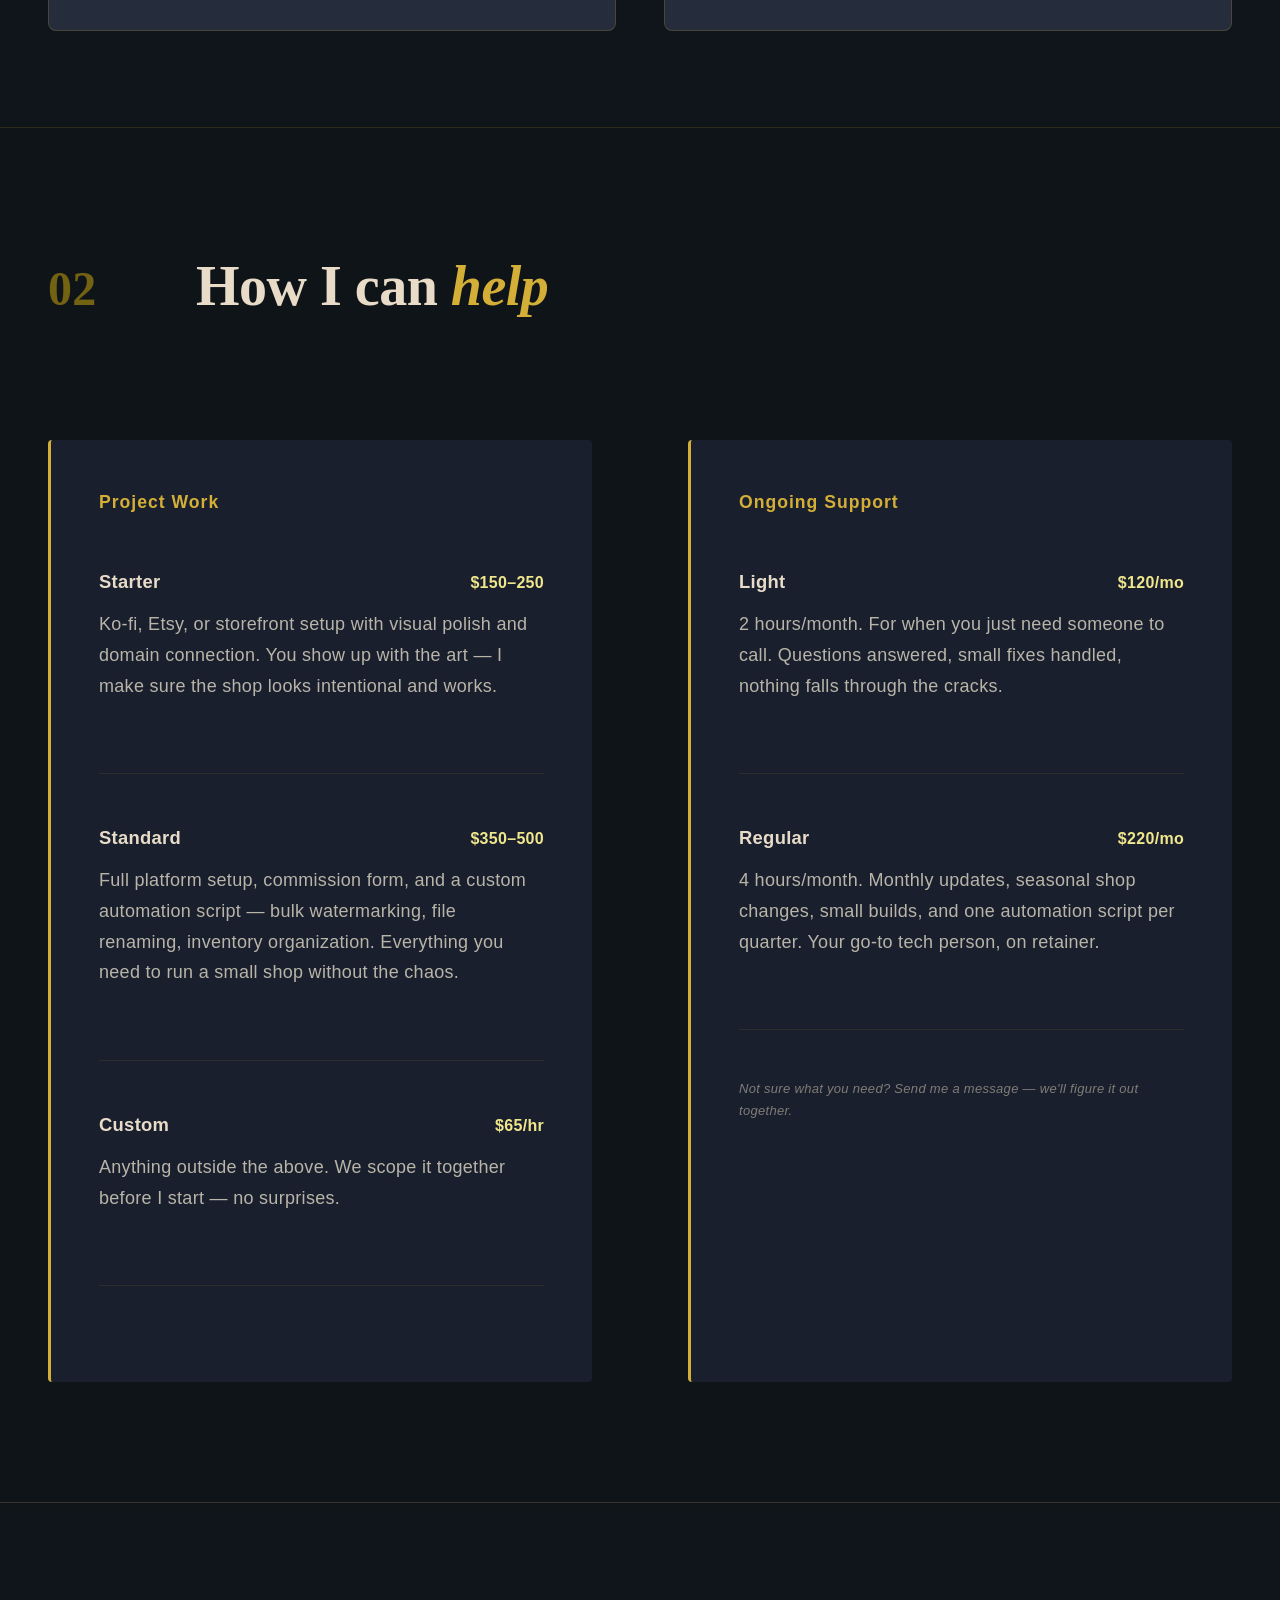
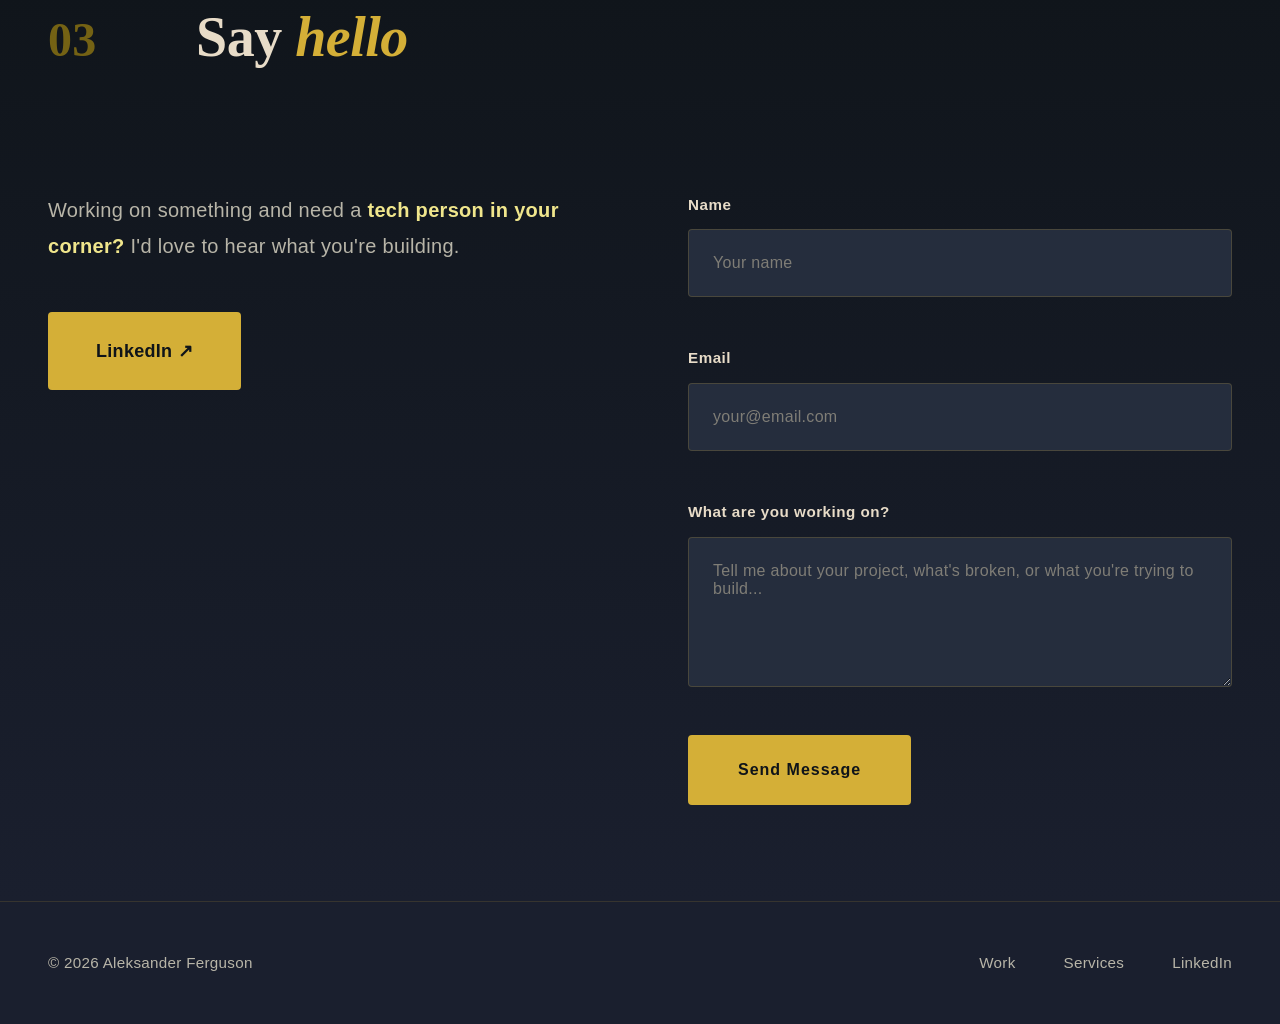
==== commit d206e086: "added submit button to contact form" ====
--- a/index.html
+++ b/index.html
@@ -152,6 +152,7 @@
           <label class="form-label" for="message">What are you working on?</label>
           <textarea class="form-textarea" id="message" name="message" placeholder="Tell me about your project, what's broken, or what you're trying to build..." required></textarea>
         </div>
+        <button type="submit" class="form-submit">Send Message</button>
       </form>
     </div>
   </section>
--- a/style.css
+++ b/style.css
@@ -549,6 +549,32 @@
   color: var(--text-dim);
 }
 
+.form-submit {
+  background: var(--accent-gold);
+  color: var(--bg-primary);
+  border: 2px solid var(--accent-gold);
+  padding: var(--spacing-md) var(--spacing-lg);
+  font-size: 1rem;
+  font-weight: 700;
+  border-radius: 4px;
+  cursor: pointer;
+  transition: all 0.3s ease;
+  letter-spacing: 1px;
+  font-family: var(--font-sans);
+  align-self: flex-start;
+}
+
+.form-submit:hover {
+  background: transparent;
+  color: var(--accent-light);
+  box-shadow: 0 8px 24px rgba(212, 175, 55, 0.3);
+  transform: translateY(-2px);
+}
+
+.form-submit:active {
+  transform: translateY(0);
+}
+
 /* ===== FOOTER ===== */
 footer {
   background: var(--bg-secondary);
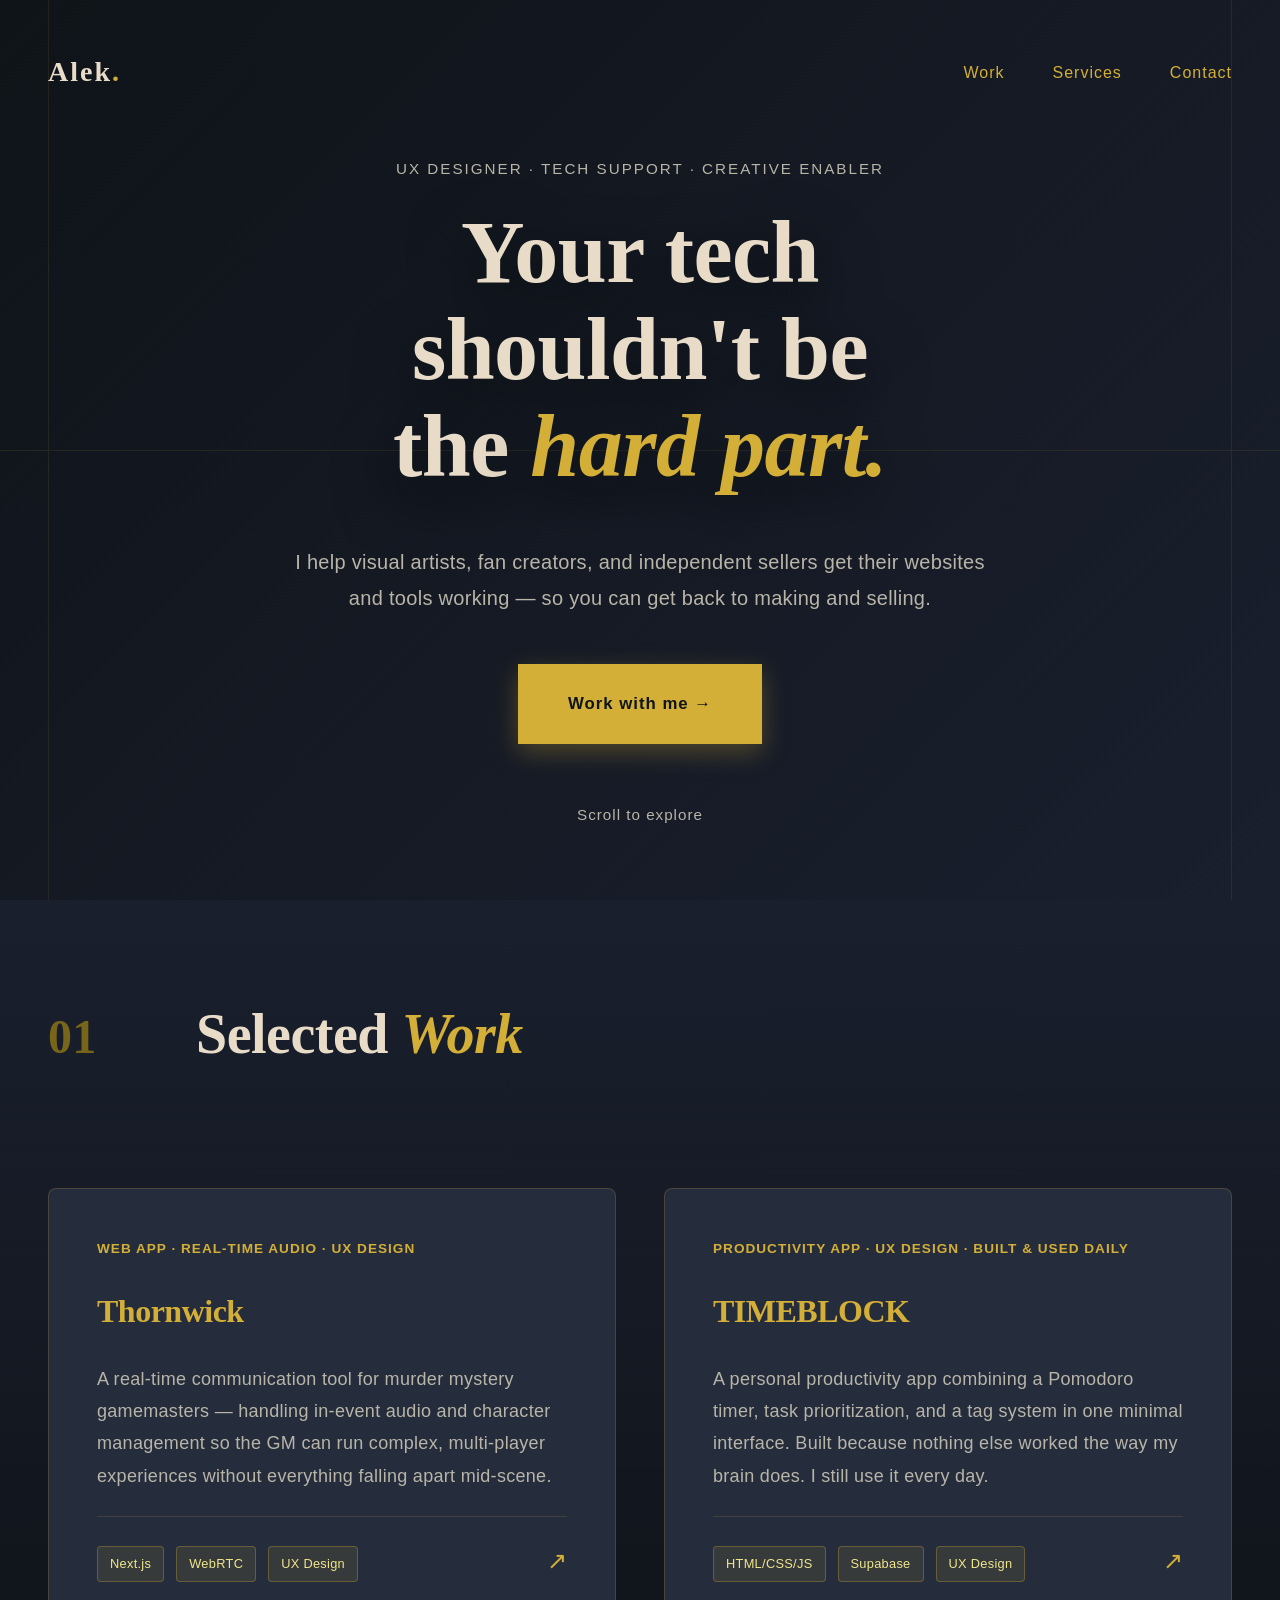
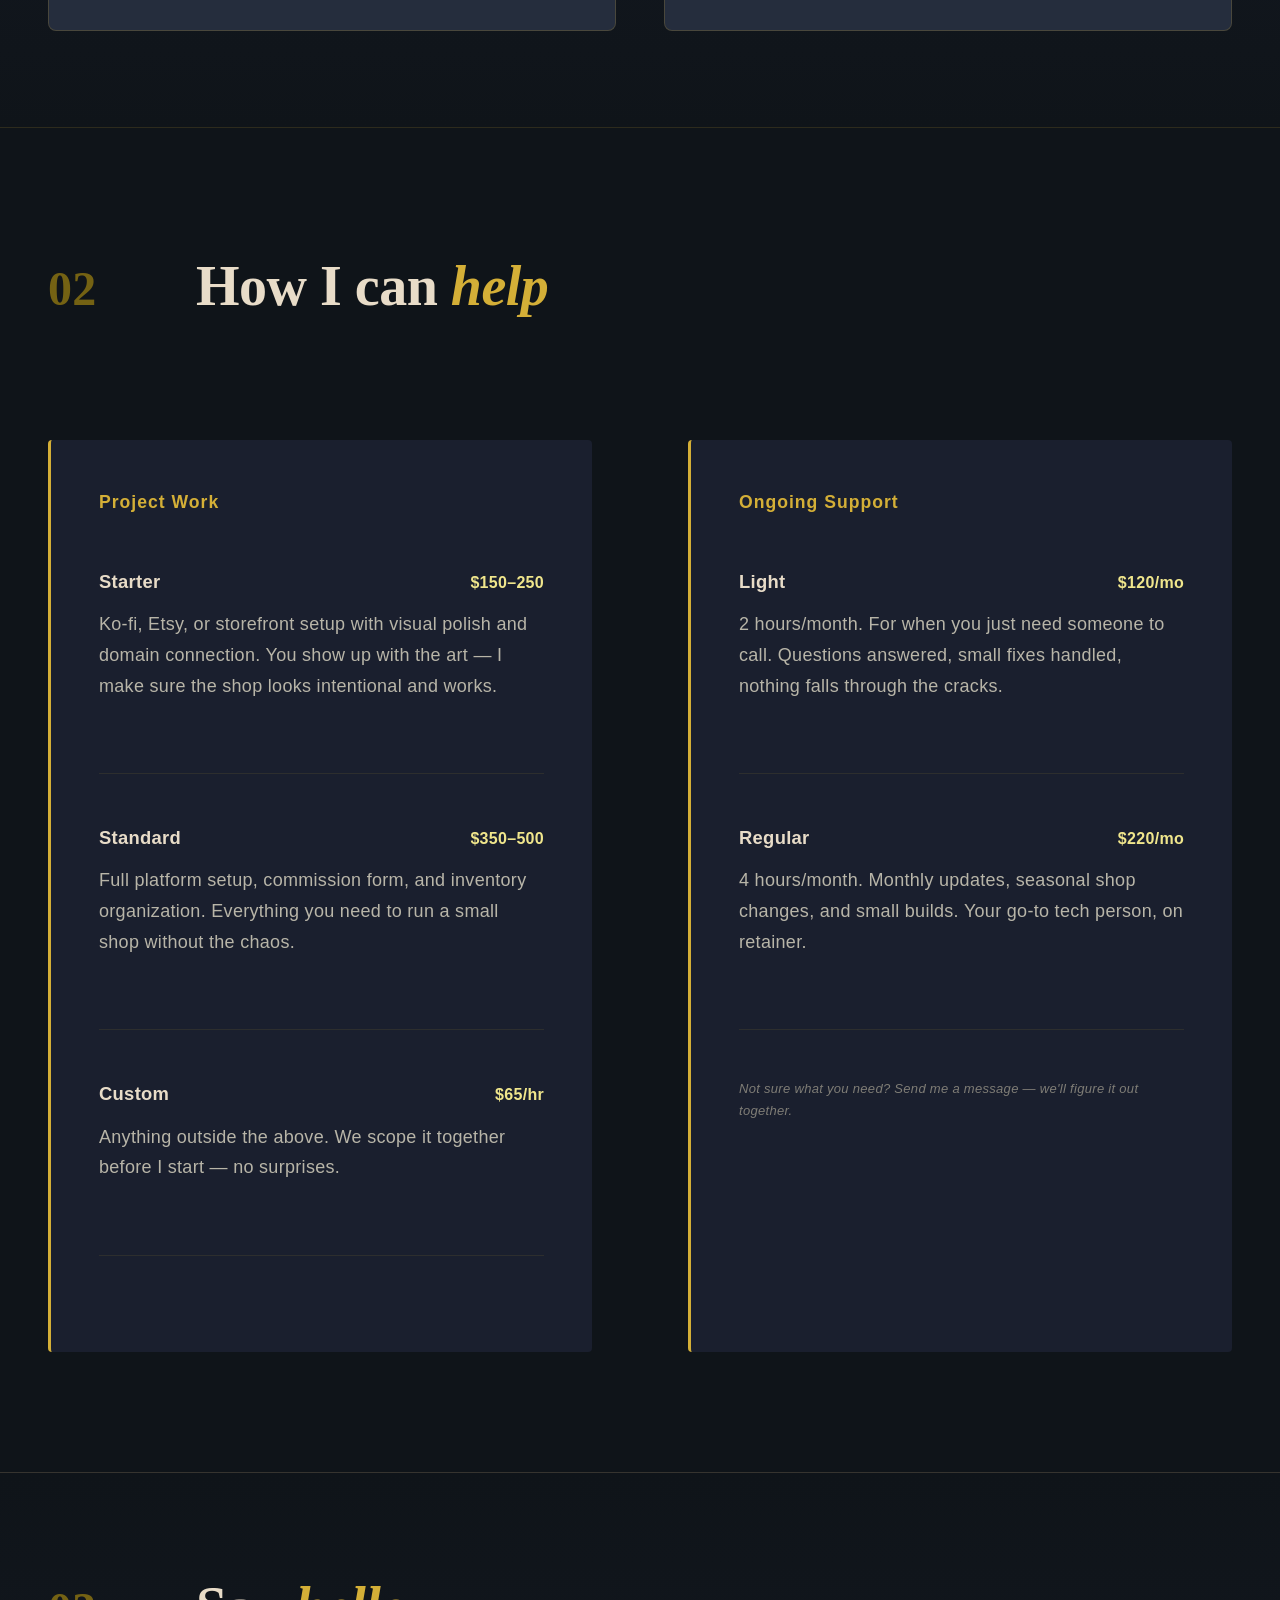
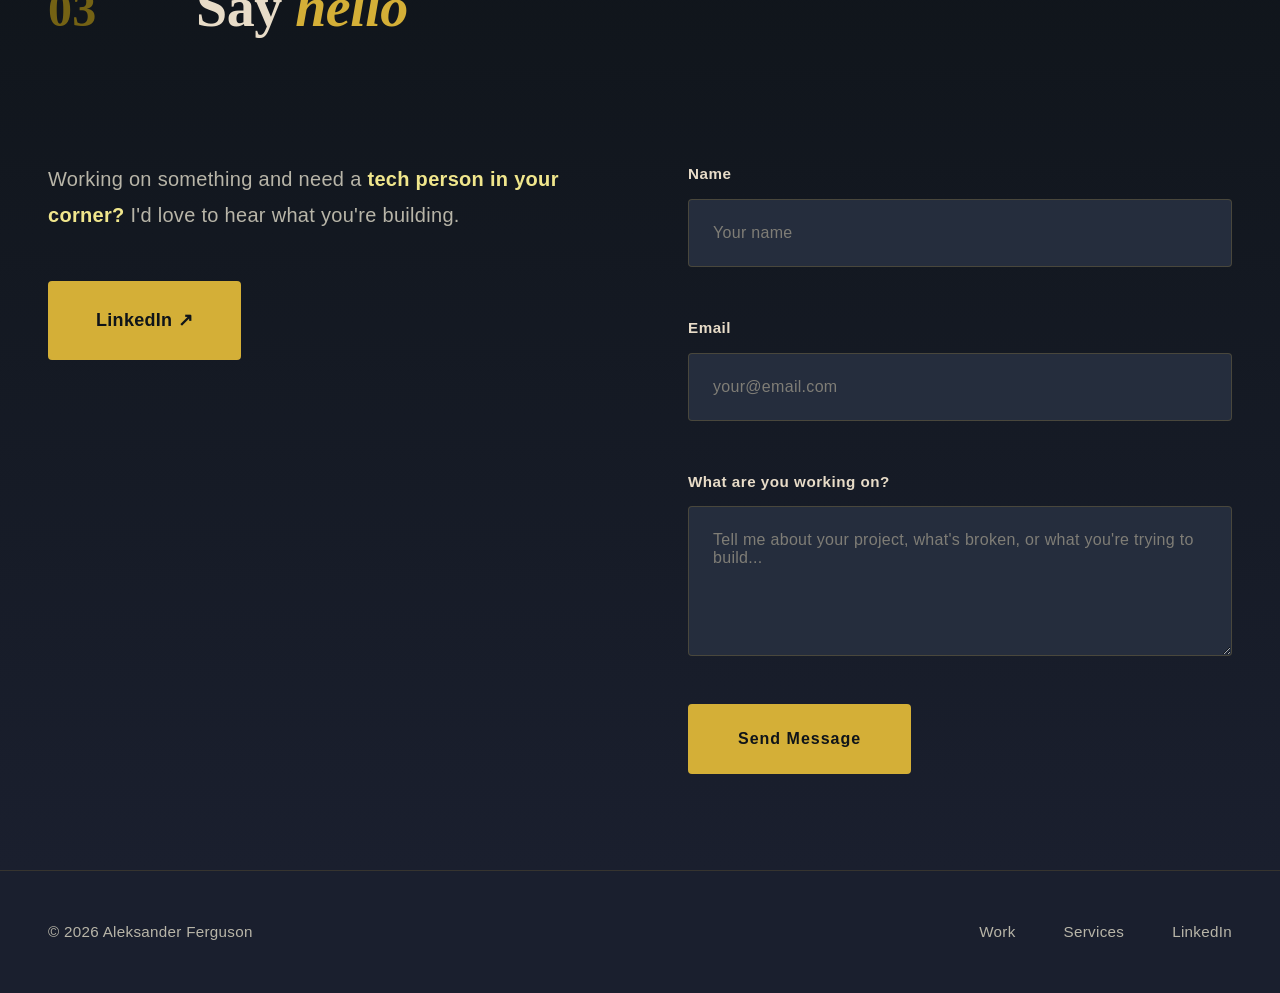
==== commit 61e280ae: "fixed pricing wording" ====
--- a/index.html
+++ b/index.html
@@ -93,7 +93,7 @@
               <span class="service-item-name">Standard</span>
               <span class="service-item-price">$350–500</span>
             </div>
-            <p class="service-item-desc">Full platform setup, commission form, and a custom automation script — bulk watermarking, file renaming, inventory organization. Everything you need to run a small shop without the chaos.</p>
+            <p class="service-item-desc">Full platform setup, commission form, and inventory organization. Everything you need to run a small shop without the chaos.</p>
           </div>
           <div class="service-item">
             <div class="service-item-header">
@@ -118,7 +118,7 @@
               <span class="service-item-name">Regular</span>
               <span class="service-item-price">$220/mo</span>
             </div>
-            <p class="service-item-desc">4 hours/month. Monthly updates, seasonal shop changes, small builds, and one automation script per quarter. Your go-to tech person, on retainer.</p>
+            <p class="service-item-desc">4 hours/month. Monthly updates, seasonal shop changes, and small builds. Your go-to tech person, on retainer.</p>
           </div>
           <div class="service-item" style="border-bottom: none; padding-bottom: 0;">
             <p class="service-item-desc" style="font-style: italic; color: var(--text-dim); font-size: 13px;">Not sure what you need? Send me a message — we'll figure it out together.</p>
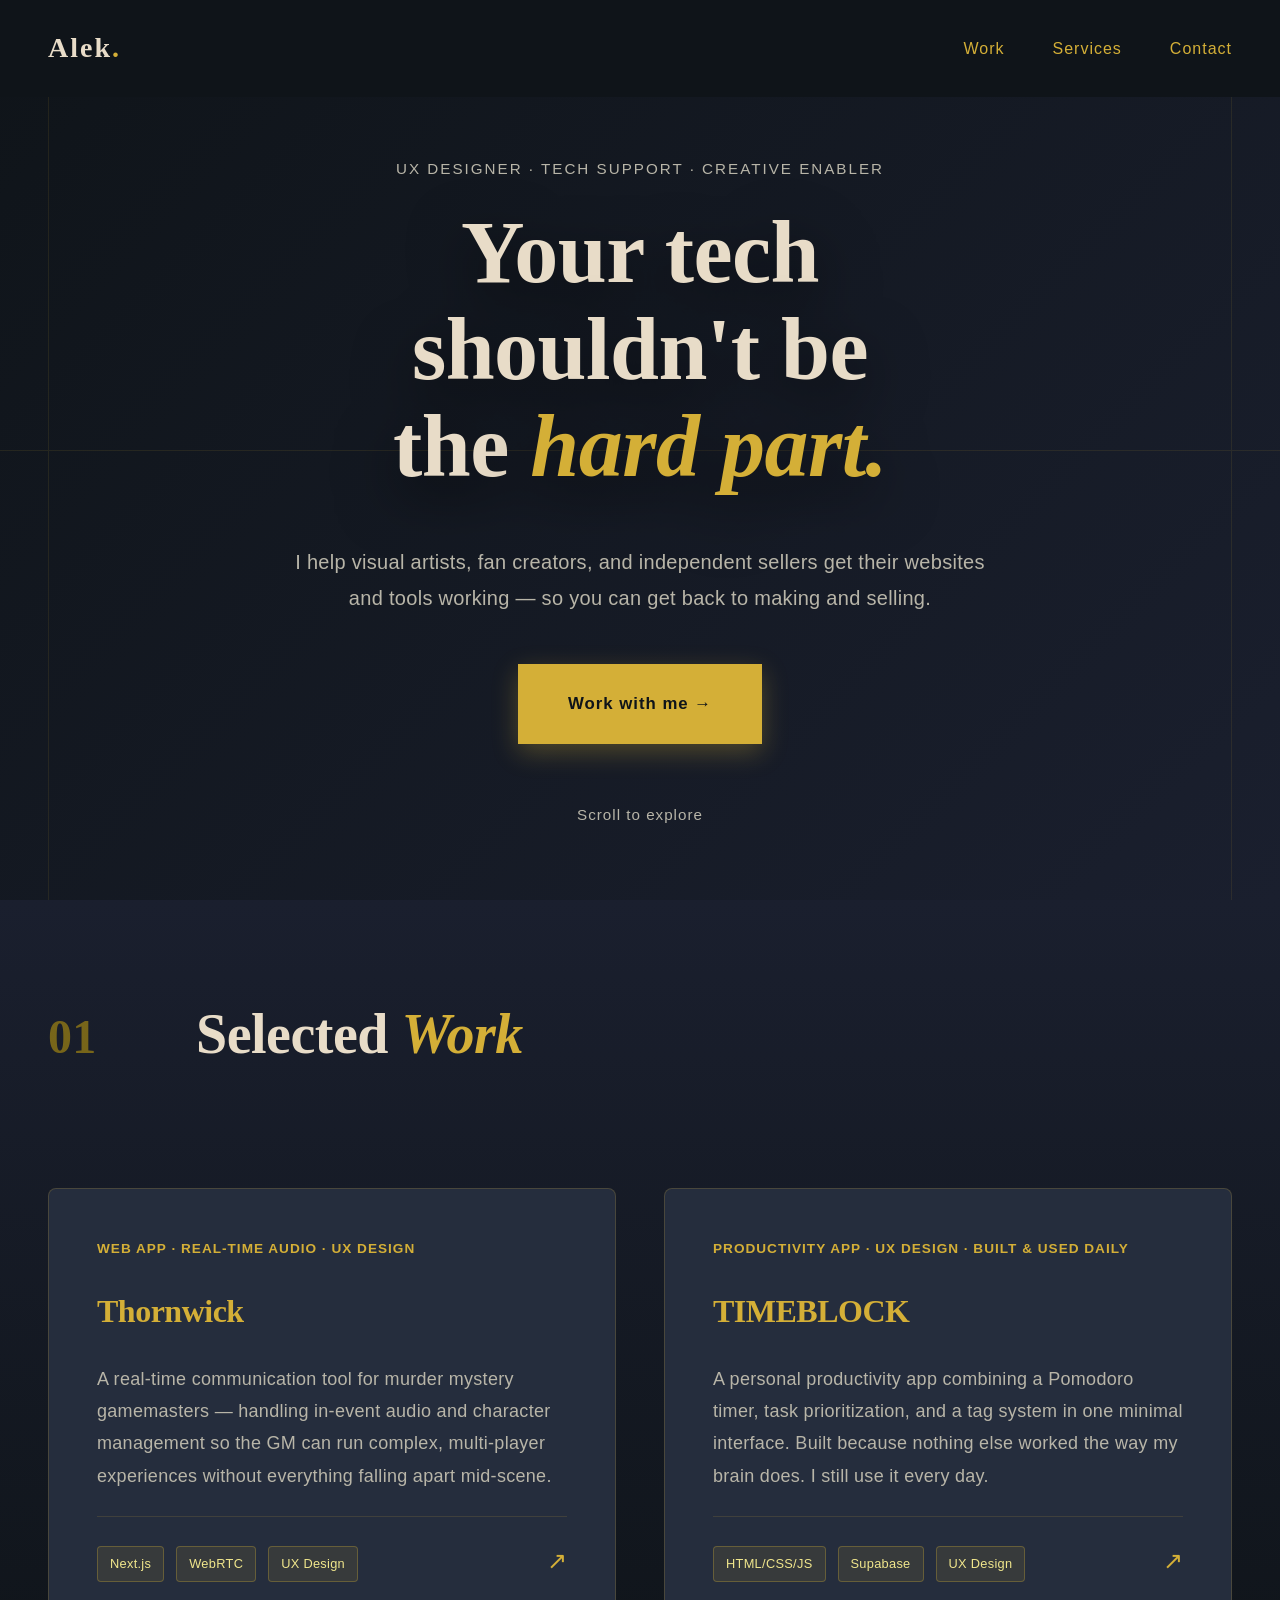
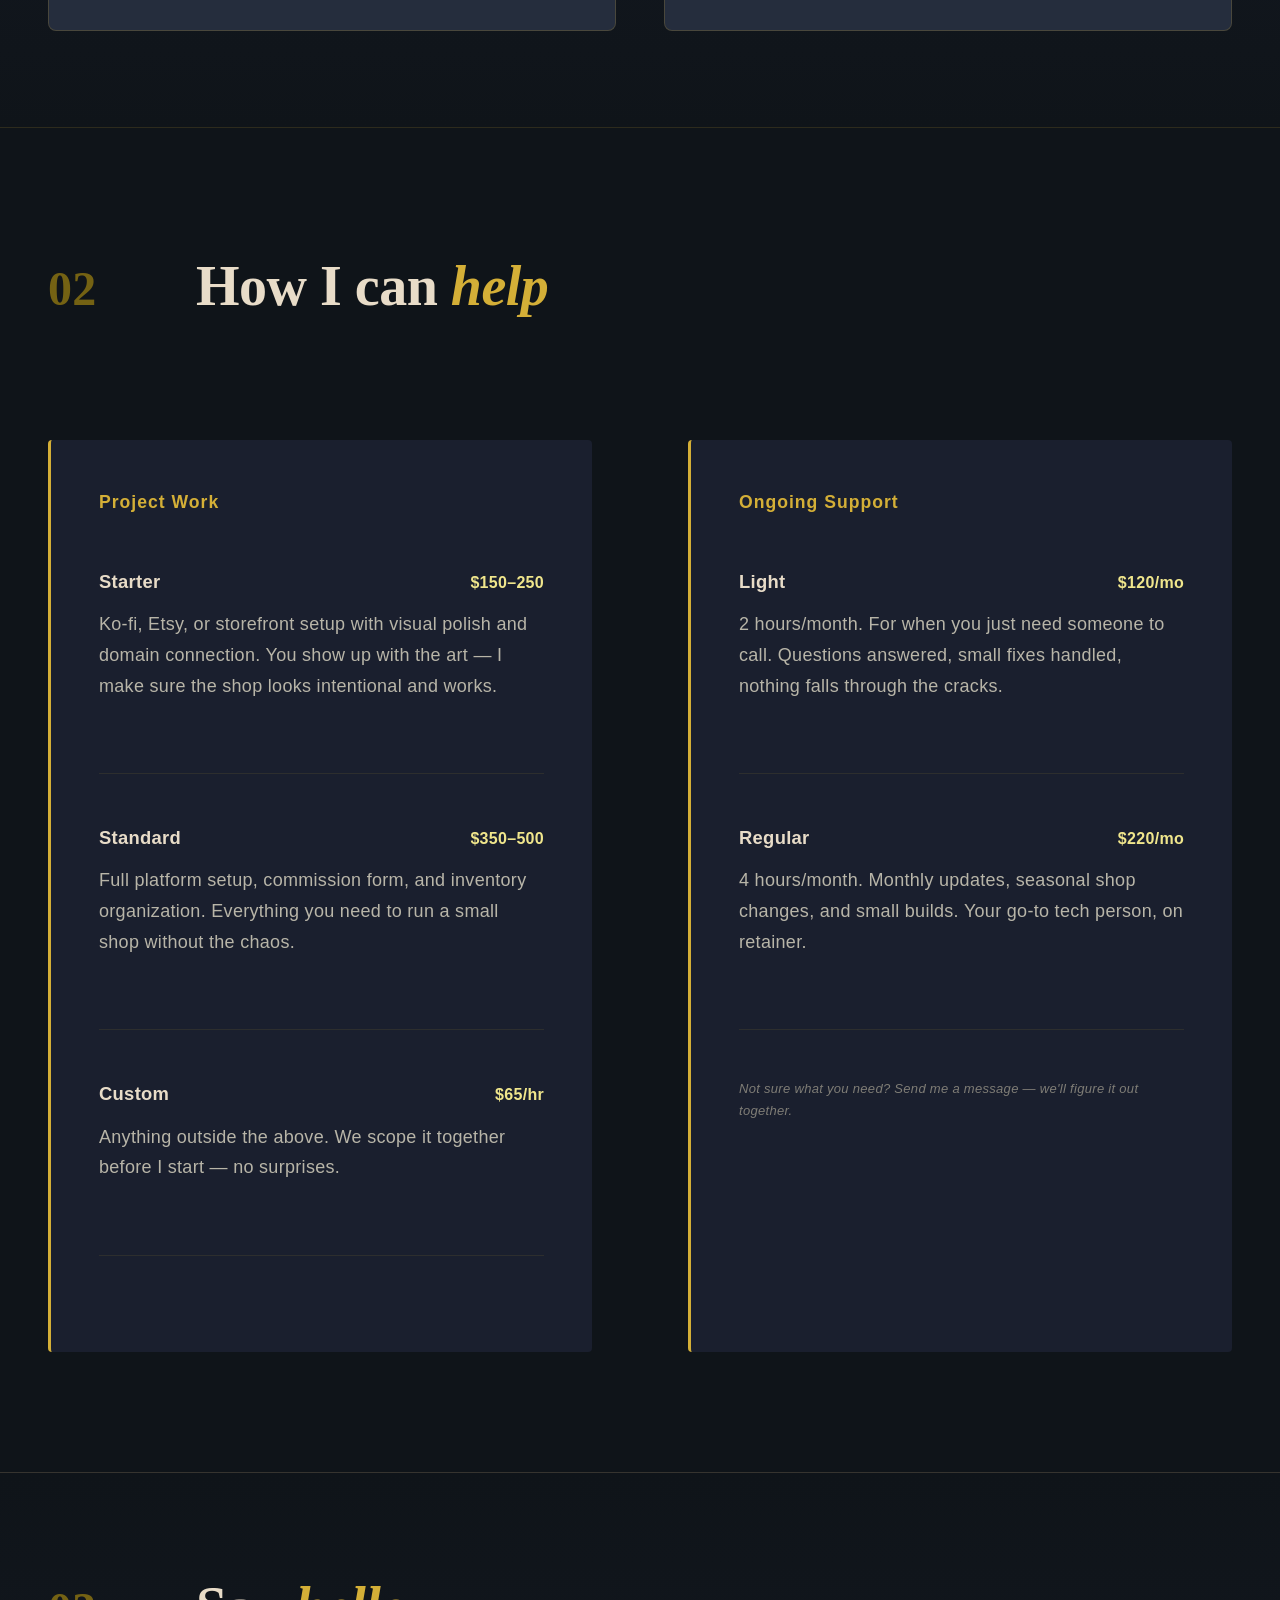
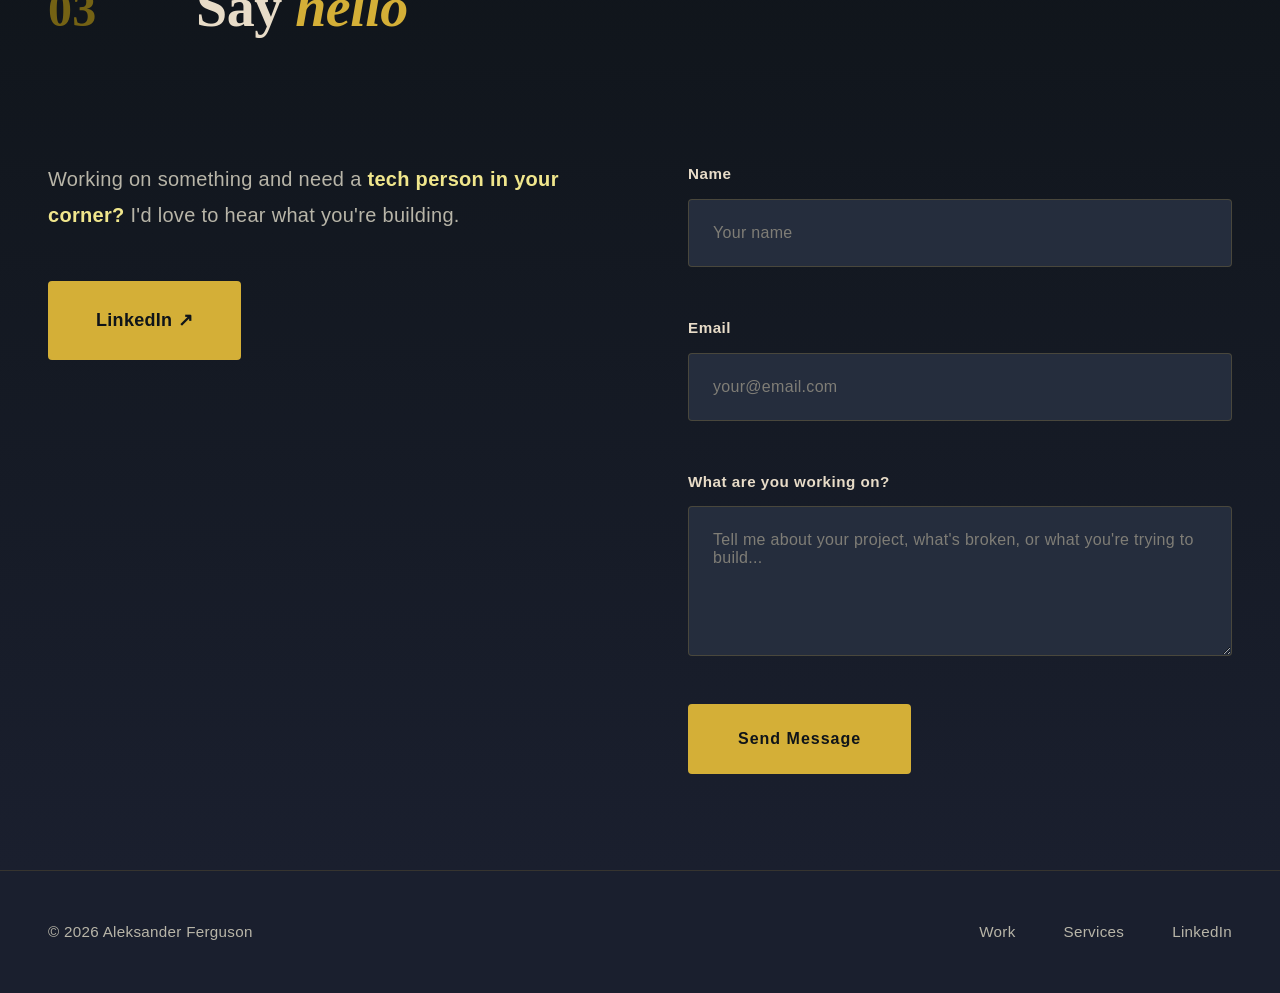
==== commit 79353ef1: "added hamburger menu for mobile" ====
--- a/index.html
+++ b/index.html
@@ -12,11 +12,16 @@
   <!-- Nav -->
   <nav id="nav">
     <a href="index.html" class="nav-logo">Alek<span>.</span></a>
-    <ul class="nav-links">
+    <ul class="nav-links" id="nav-links">
       <li><a href="#work">Work</a></li>
       <li><a href="#services">Services</a></li>
       <li><a href="#contact">Contact</a></li>
     </ul>
+    <button class="hamburger" id="hamburger" aria-label="Menu">
+      <span></span>
+      <span></span>
+      <span></span>
+    </button>
   </nav>
 
   <!-- Hero -->
@@ -195,6 +200,22 @@
         btn.style.background = '';
       }, 3000);
     }
+
+    // Hamburger menu
+    const hamburger = document.getElementById('hamburger');
+    const navLinks = document.getElementById('nav-links');
+    hamburger.addEventListener('click', () => {
+      hamburger.classList.toggle('active');
+      navLinks.classList.toggle('active');
+    });
+
+    // Close menu when link is clicked
+    navLinks.querySelectorAll('a').forEach(link => {
+      link.addEventListener('click', () => {
+        hamburger.classList.remove('active');
+        navLinks.classList.remove('active');
+      });
+    });
   </script>
 </body>
 </html>
--- a/style.css
+++ b/style.css
@@ -112,20 +112,16 @@
   left: 0;
   right: 0;
   z-index: 1000;
-  padding: var(--spacing-lg) var(--spacing-lg);
+  padding: var(--spacing-md) var(--spacing-lg);
   display: flex;
   justify-content: space-between;
   align-items: center;
-  background: transparent;
-  transition: all 0.4s ease;
+  background: rgba(15, 20, 25, 1);
   border-bottom: 1px solid transparent;
 }
 
 nav.scrolled {
-  background: rgba(15, 20, 25, 0.95);
-  backdrop-filter: blur(10px);
   border-bottom: 1px solid rgba(212, 175, 55, 0.2);
-  padding: var(--spacing-md) var(--spacing-lg);
 }
 
 .nav-logo {
@@ -174,6 +170,37 @@
 
 .nav-links a:hover::after {
   width: 100%;
+}
+
+/* ===== HAMBURGER MENU ===== */
+.hamburger {
+  display: none;
+  flex-direction: column;
+  gap: 6px;
+  background: none;
+  border: none;
+  cursor: pointer;
+  padding: 0;
+}
+
+.hamburger span {
+  width: 24px;
+  height: 2px;
+  background: var(--text-primary);
+  transition: all 0.3s ease;
+  border-radius: 2px;
+}
+
+.hamburger.active span:nth-child(1) {
+  transform: rotate(45deg) translate(8px, 8px);
+}
+
+.hamburger.active span:nth-child(2) {
+  opacity: 0;
+}
+
+.hamburger.active span:nth-child(3) {
+  transform: rotate(-45deg) translate(7px, -7px);
 }
 
 /* ===== HERO SECTION ===== */
@@ -626,6 +653,189 @@
   }
 }
 
+/* ===== CASE STUDY PAGES ===== */
+.case-hero {
+  min-height: 60vh;
+  display: flex;
+  align-items: center;
+  justify-content: center;
+  padding: var(--spacing-xl) var(--spacing-lg);
+  background: linear-gradient(135deg, var(--bg-secondary) 0%, var(--bg-primary) 100%);
+  border-bottom: 1px solid rgba(212, 175, 55, 0.15);
+  position: relative;
+  z-index: 1;
+  margin-top: 80px;
+}
+
+.case-hero-inner {
+  max-width: 900px;
+  width: 100%;
+}
+
+.case-back {
+  display: inline-block;
+  margin-bottom: var(--spacing-lg);
+  padding: var(--spacing-sm) var(--spacing-md);
+  font-size: 0.95rem;
+  color: var(--text-secondary);
+  transition: all 0.3s ease;
+  cursor: pointer;
+  border: 1px solid rgba(212, 175, 55, 0.3);
+  border-radius: 4px;
+}
+
+.case-back:hover {
+  color: var(--accent-gold);
+  transform: translateX(-4px);
+  text-decoration: underline;
+  text-underline-offset: 4px;
+}
+
+.case-tag {
+  display: block;
+  font-size: 0.85rem;
+  color: var(--accent-gold);
+  letter-spacing: 1px;
+  text-transform: uppercase;
+  margin-bottom: var(--spacing-md);
+  font-weight: 600;
+}
+
+.case-title {
+  font-size: 4rem;
+  font-family: var(--font-serif);
+  margin-bottom: var(--spacing-lg);
+  line-height: 1.1;
+}
+
+.case-meta {
+  display: grid;
+  grid-template-columns: repeat(auto-fit, minmax(200px, 1fr));
+  gap: var(--spacing-lg);
+  border-top: 1px solid rgba(212, 175, 55, 0.2);
+  padding-top: var(--spacing-lg);
+}
+
+.case-meta-item {
+  display: flex;
+  flex-direction: column;
+}
+
+.case-meta-label {
+  font-size: 0.85rem;
+  color: var(--text-dim);
+  letter-spacing: 1px;
+  text-transform: uppercase;
+  margin-bottom: var(--spacing-sm);
+  font-weight: 600;
+}
+
+.case-meta-value {
+  font-size: 1.05rem;
+  color: var(--text-primary);
+  font-weight: 500;
+}
+
+.case-body {
+  display: grid;
+  grid-template-columns: 250px 1fr;
+  gap: var(--spacing-xl);
+  max-width: 1200px;
+  margin: 0 auto;
+  padding: var(--spacing-xl) var(--spacing-lg);
+}
+
+.case-nav {
+  display: flex;
+  flex-direction: column;
+  gap: var(--spacing-md);
+  position: sticky;
+  top: 120px;
+}
+
+.case-nav-item {
+  font-size: 0.95rem;
+  color: var(--text-secondary);
+  padding-left: var(--spacing-md);
+  border-left: 2px solid rgba(212, 175, 55, 0.2);
+  transition: all 0.3s ease;
+  position: relative;
+}
+
+.case-nav-item:hover {
+  color: var(--accent-gold);
+  border-left-color: var(--accent-gold);
+  padding-left: var(--spacing-lg);
+}
+
+.case-nav-item.active {
+  color: var(--accent-gold);
+  border-left-color: var(--accent-gold);
+  padding-left: var(--spacing-lg);
+  font-weight: 600;
+}
+
+.case-content {
+  display: flex;
+  flex-direction: column;
+}
+
+.case-section {
+  margin-bottom: var(--spacing-xl);
+  padding-bottom: var(--spacing-xl);
+  border-bottom: 1px solid rgba(212, 175, 55, 0.1);
+}
+
+.case-section:last-child {
+  border-bottom: none;
+  margin-bottom: 0;
+  padding-bottom: 0;
+}
+
+.case-section-label {
+  display: block;
+  font-size: 0.85rem;
+  color: var(--accent-dark);
+  letter-spacing: 1px;
+  text-transform: uppercase;
+  margin-bottom: var(--spacing-md);
+  font-weight: 600;
+  opacity: 0.7;
+}
+
+.case-section h2 {
+  font-size: 2.5rem;
+  margin-bottom: var(--spacing-lg);
+}
+
+.case-section p {
+  color: var(--text-secondary);
+  line-height: 1.8;
+  margin-bottom: var(--spacing-md);
+  font-size: 1.05rem;
+}
+
+.case-image {
+  width: 70%;
+  max-width: 800px;
+  margin: var(--spacing-xl) 0;
+  border: 1px solid rgba(212, 175, 55, 0.3);
+  border-radius: 8px;
+  display: block;
+  transition: all 0.4s ease;
+}
+
+.case-image:hover {
+  border-color: var(--accent-gold);
+  box-shadow: 0 20px 60px rgba(212, 175, 55, 0.15);
+  transform: translateY(-4px);
+}
+
+footer {
+  background: var(--bg-secondary);
+  border-top: 1px solid rgba(212, 175, 55, 0.15);
+}
+
 /* ===== RESPONSIVE DESIGN ===== */
 @media (max-width: 768px) {
   :root {
@@ -646,6 +856,41 @@
     font-size: 3.5rem;
   }
 
+  nav {
+    padding: var(--spacing-md);
+    flex-direction: row;
+  }
+
+  nav.scrolled {
+    padding: var(--spacing-md);
+  }
+
+  .nav-logo {
+    flex: 1;
+  }
+
+  .nav-links {
+    display: none;
+    position: absolute;
+    top: 100%;
+    left: 0;
+    right: 0;
+    flex-direction: column;
+    background: rgba(15, 20, 25, 0.98);
+    padding: var(--spacing-lg);
+    gap: var(--spacing-md);
+    border-top: 1px solid rgba(212, 175, 55, 0.2);
+    z-index: 999;
+  }
+
+  .nav-links.active {
+    display: flex;
+  }
+
+  .hamburger {
+    display: flex;
+  }
+
   .section-header {
     flex-direction: column;
     align-items: flex-start;
@@ -668,23 +913,38 @@
     grid-template-columns: 1fr;
   }
 
-  nav {
-    padding: var(--spacing-md);
-    flex-direction: column;
-    gap: var(--spacing-md);
-  }
-
-  nav.scrolled {
-    padding: var(--spacing-sm);
-  }
-
-  .nav-links {
-    gap: var(--spacing-md);
-  }
-
   footer {
     flex-direction: column;
     text-align: center;
+  }
+
+  .case-body {
+    grid-template-columns: 1fr;
+  }
+
+  .case-nav {
+    position: static;
+    flex-direction: row;
+    overflow-x: auto;
+    gap: var(--spacing-sm);
+    margin-bottom: var(--spacing-lg);
+  }
+
+  .case-nav-item {
+    white-space: nowrap;
+    flex-shrink: 0;
+  }
+
+  .case-title {
+    font-size: 2.5rem;
+  }
+
+  .case-image {
+    width: 100%;
+  }
+
+  .case-section h2 {
+    font-size: 2rem;
   }
 }
 
@@ -719,4 +979,22 @@
     flex-direction: column;
     gap: var(--spacing-sm);
   }
-}
+
+  .case-title {
+    font-size: 2rem;
+  }
+
+  .case-hero {
+    padding: var(--spacing-lg) var(--spacing-md);
+    min-height: auto;
+  }
+
+  .case-section h2 {
+    font-size: 1.5rem;
+  }
+
+  .case-image {
+    width: 100%;
+    margin: var(--spacing-lg) 0;
+  }
+}
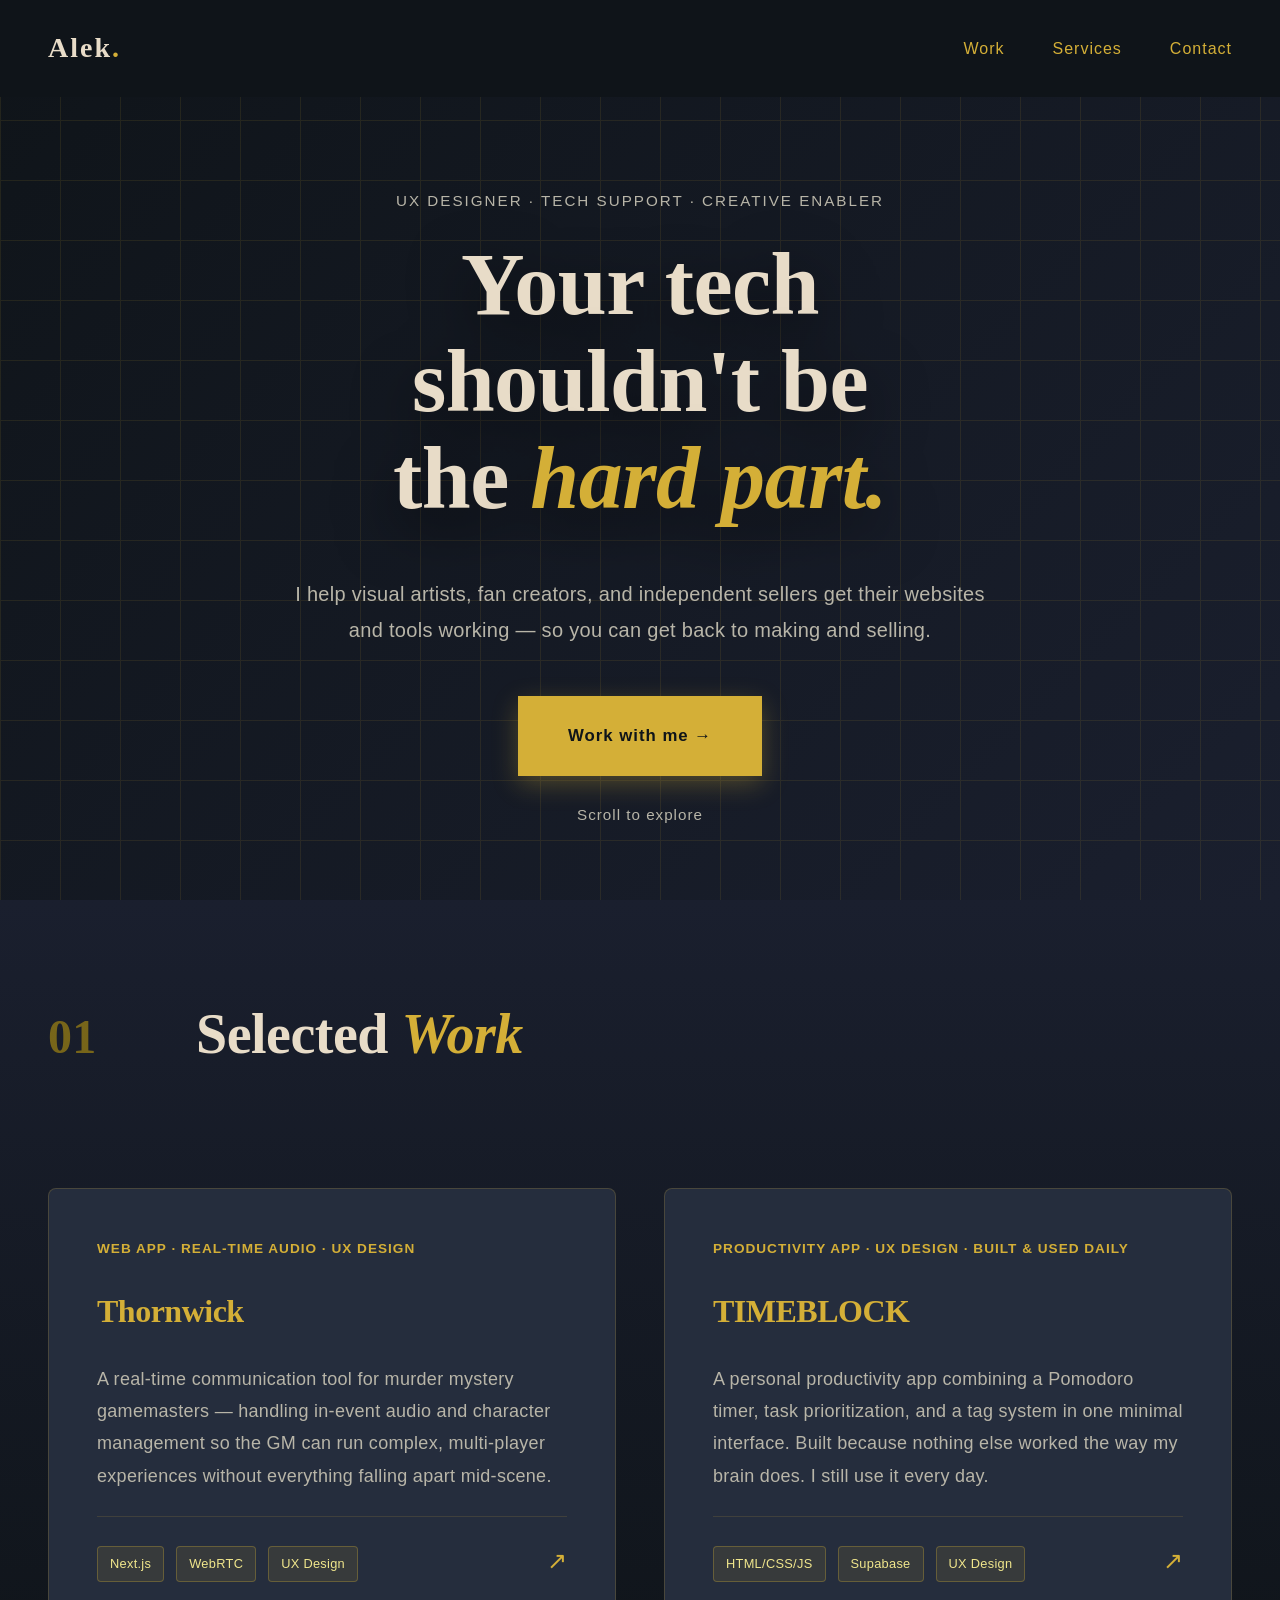
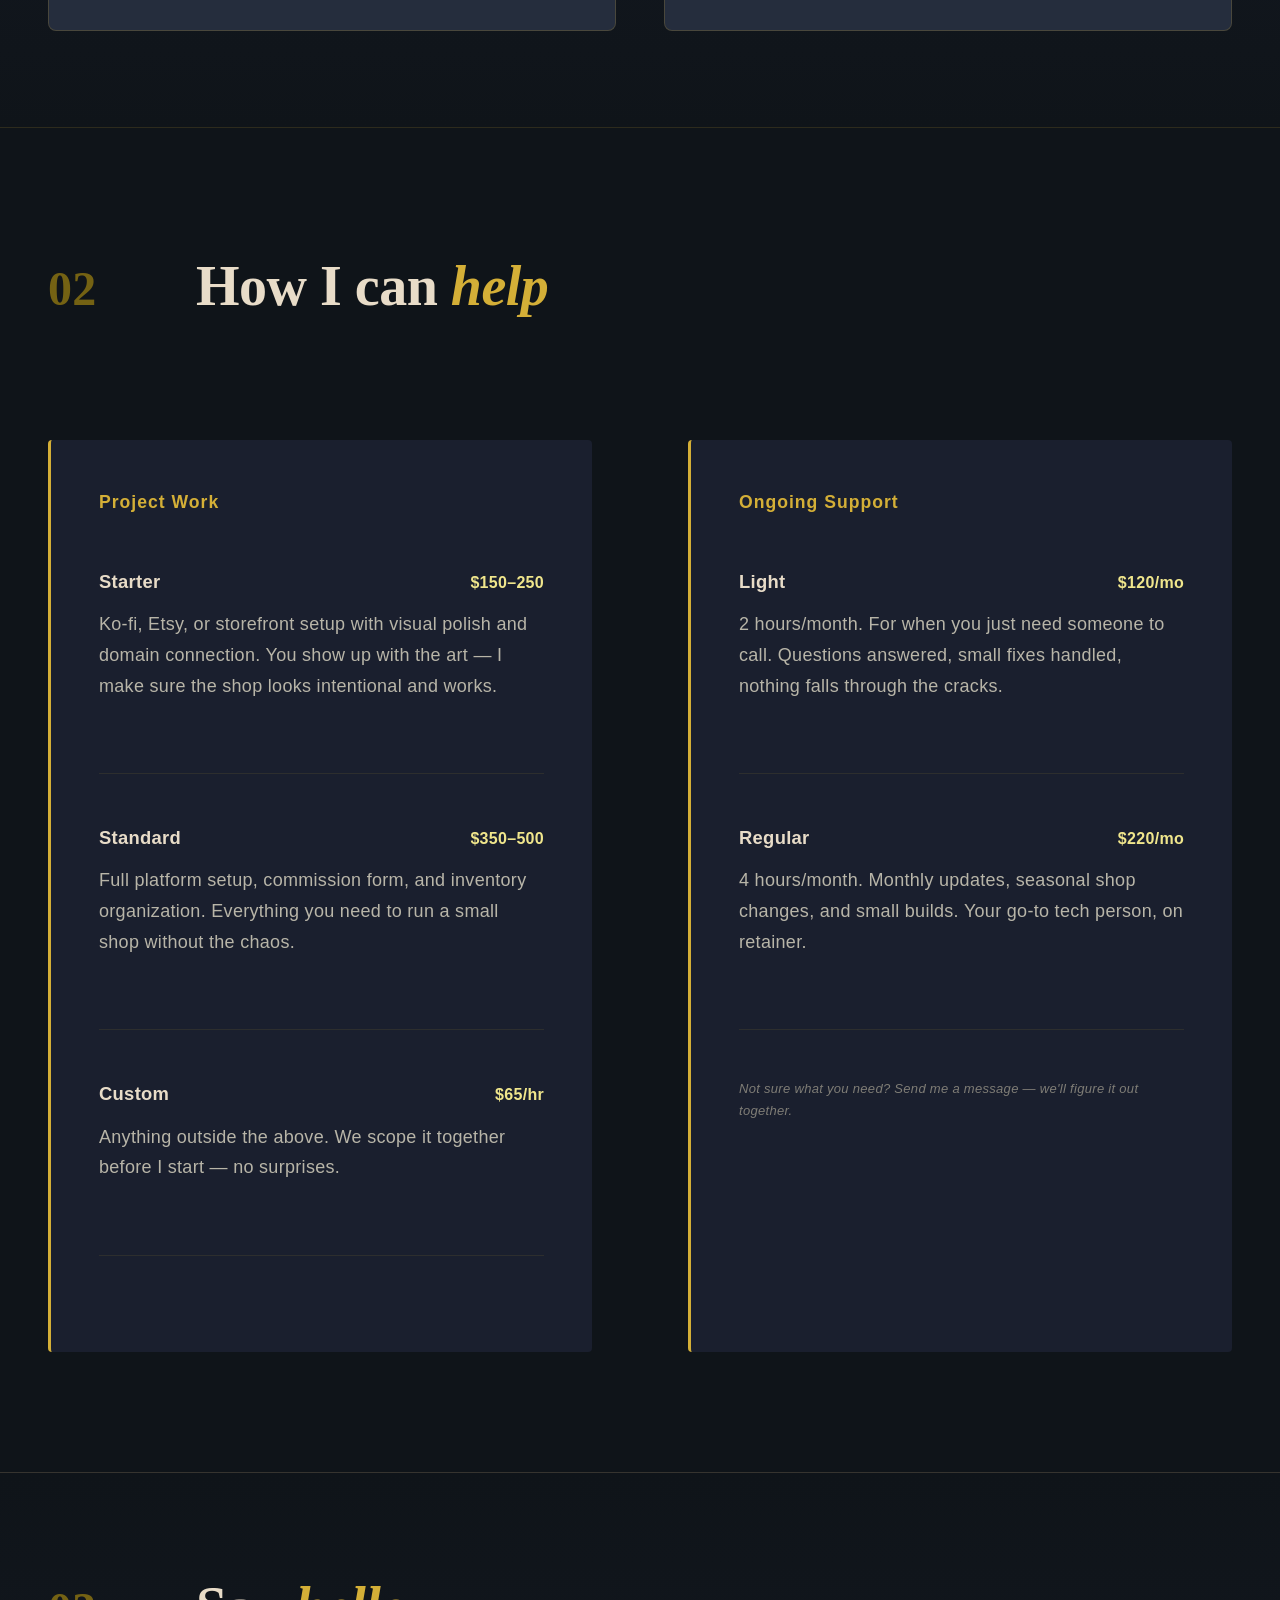
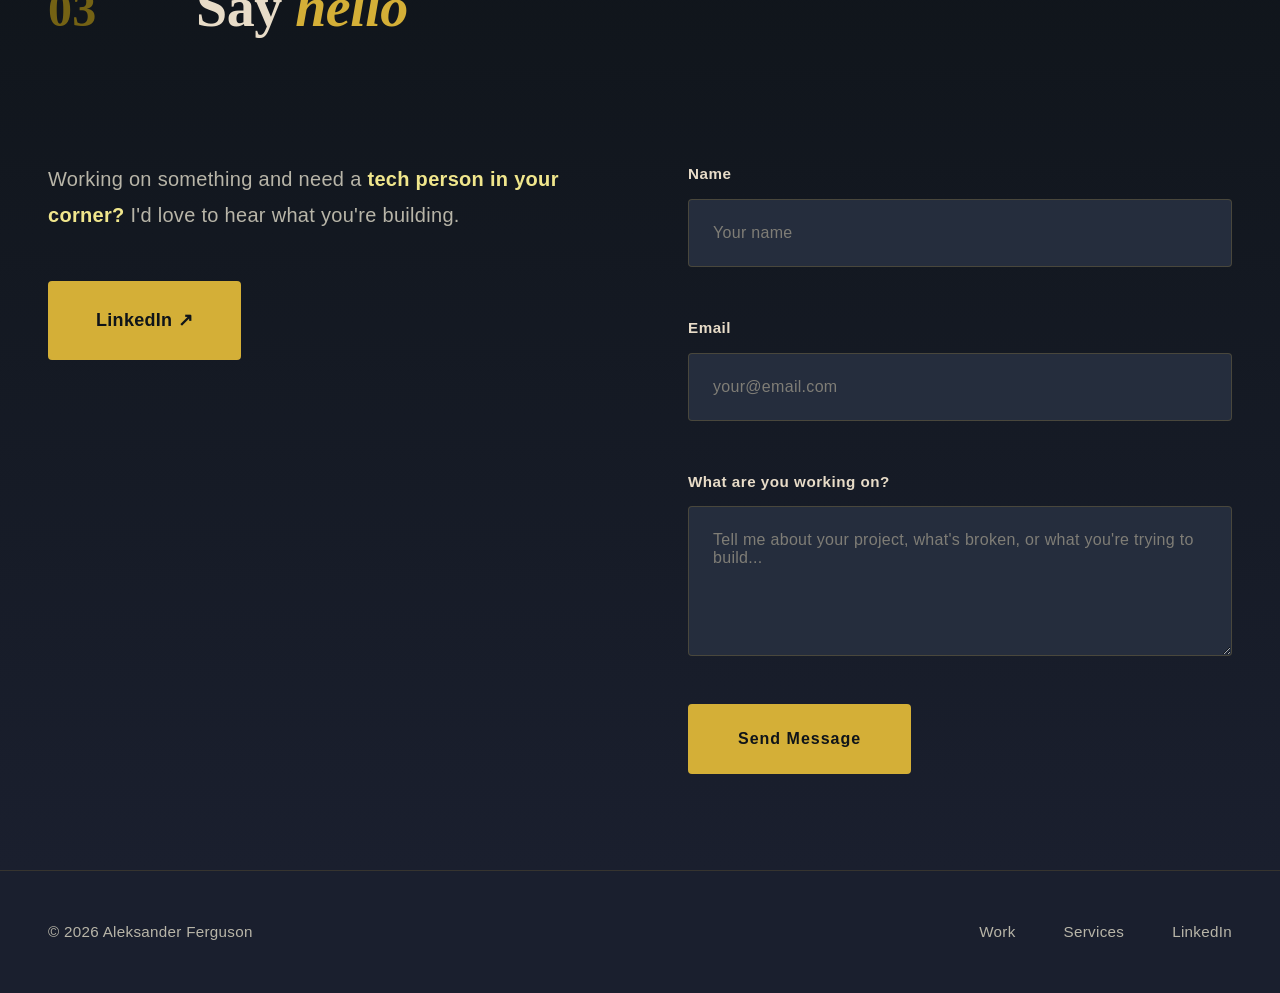
==== commit af0895bd: "fixed background grid issue" ====
--- a/index.html
+++ b/index.html
@@ -26,11 +26,7 @@
 
   <!-- Hero -->
   <div id="hero">
-    <div class="hero-grid">
-      <div class="hero-grid-line v" style="left: 48px;"></div>
-      <div class="hero-grid-line v" style="right: 48px;"></div>
-      <div class="hero-grid-line h" style="top: 50%;"></div>
-    </div>
+    <div class="hero-grid"></div>
     <div class="hero-inner">
       <p class="hero-eyebrow">UX Designer · Tech Support · Creative Enabler</p>
       <h1 class="hero-name">Your tech<br>shouldn't be<br>the <em>hard part.</em></h1>
--- a/style.css
+++ b/style.css
@@ -211,7 +211,7 @@
   flex-direction: column;
   justify-content: center;
   align-items: center;
-  padding: var(--spacing-xl) var(--spacing-lg);
+  padding: 160px var(--spacing-lg) var(--spacing-xl) var(--spacing-lg);
   text-align: center;
   background: linear-gradient(135deg, var(--bg-primary) 0%, var(--bg-secondary) 100%);
   overflow: hidden;
@@ -221,21 +221,10 @@
   position: absolute;
   inset: 0;
   opacity: 0.1;
-}
-
-.hero-grid-line {
-  position: absolute;
-  background: var(--accent-gold);
-}
-
-.hero-grid-line.v {
-  width: 1px;
-  height: 100%;
-}
-
-.hero-grid-line.h {
-  width: 100%;
-  height: 1px;
+  background-image:
+    linear-gradient(var(--accent-gold) 1px, transparent 1px),
+    linear-gradient(90deg, var(--accent-gold) 1px, transparent 1px);
+  background-size: 60px 60px;
 }
 
 .hero-inner {
@@ -838,6 +827,10 @@
 
 /* ===== RESPONSIVE DESIGN ===== */
 @media (max-width: 768px) {
+  .hero-grid {
+    background-size: 120px 120px;
+  }
+
   :root {
     --font-base: 16px;
     --spacing-lg: 32px;
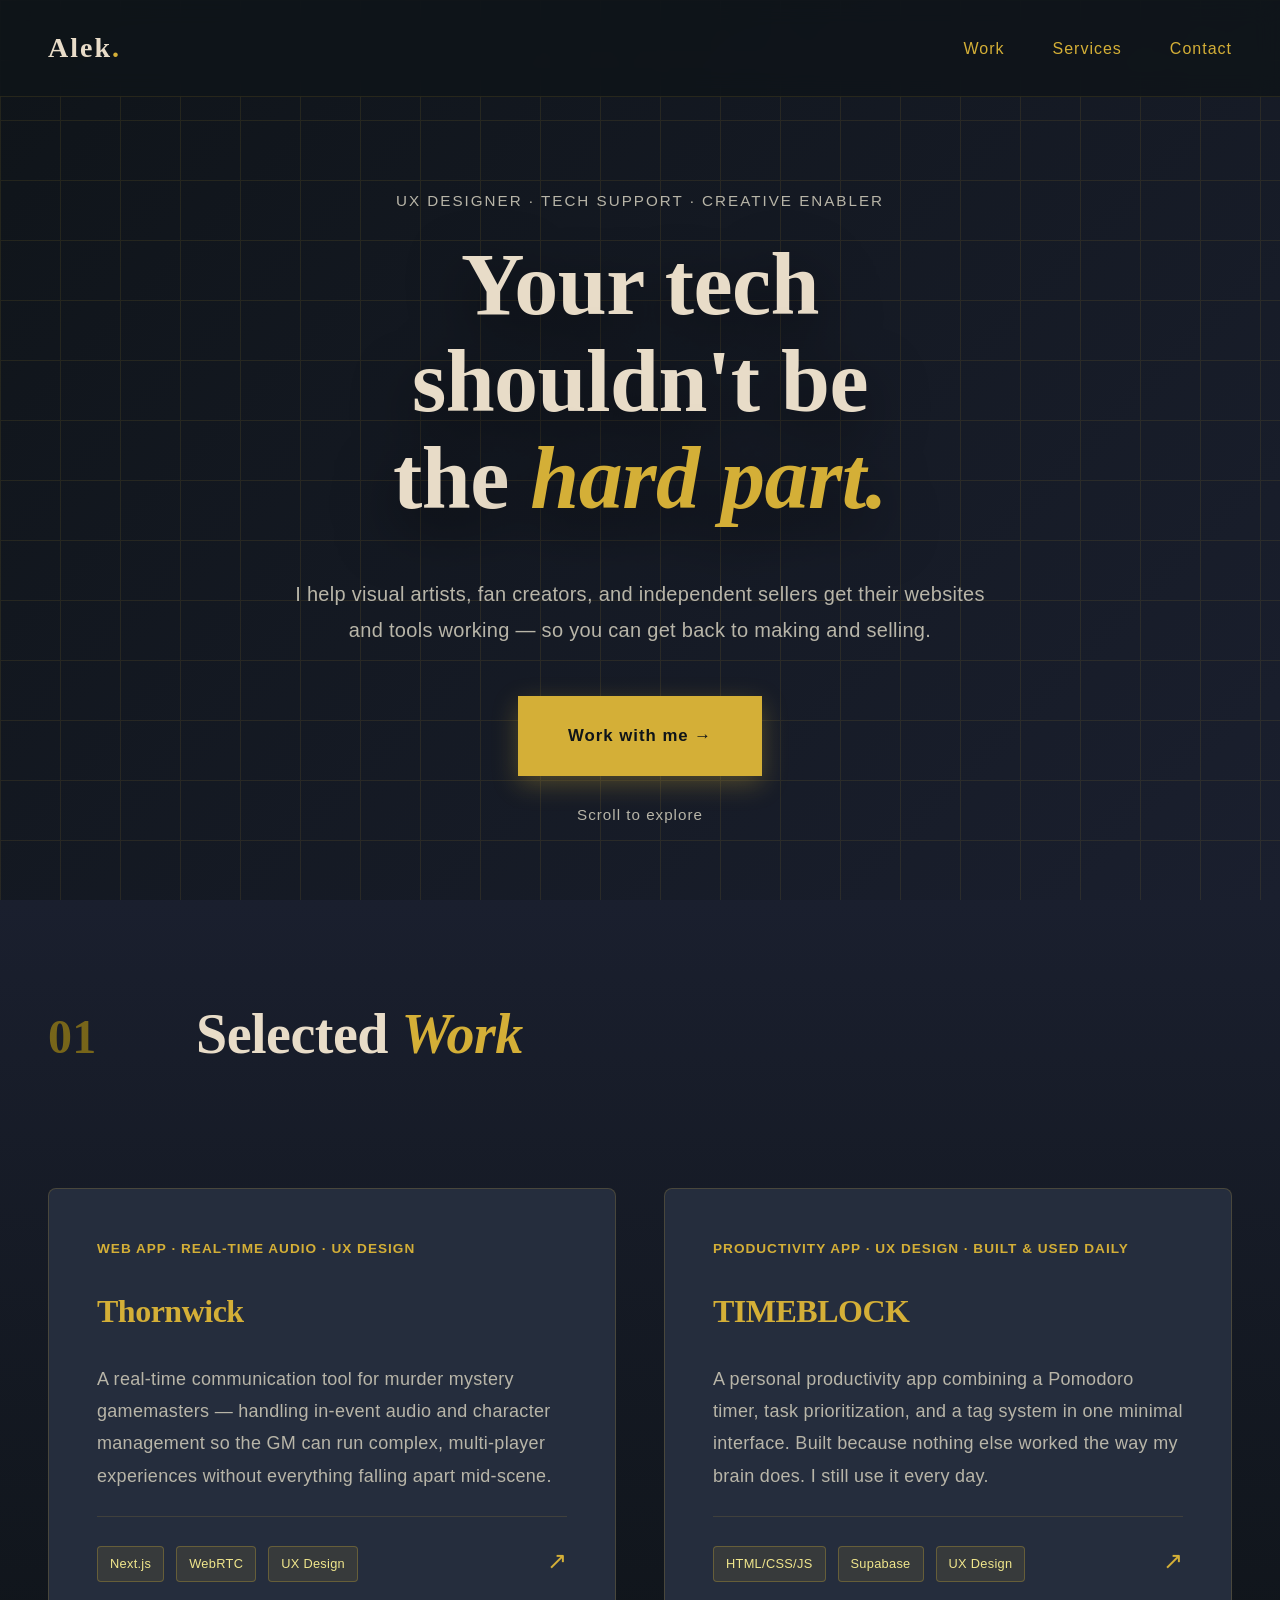
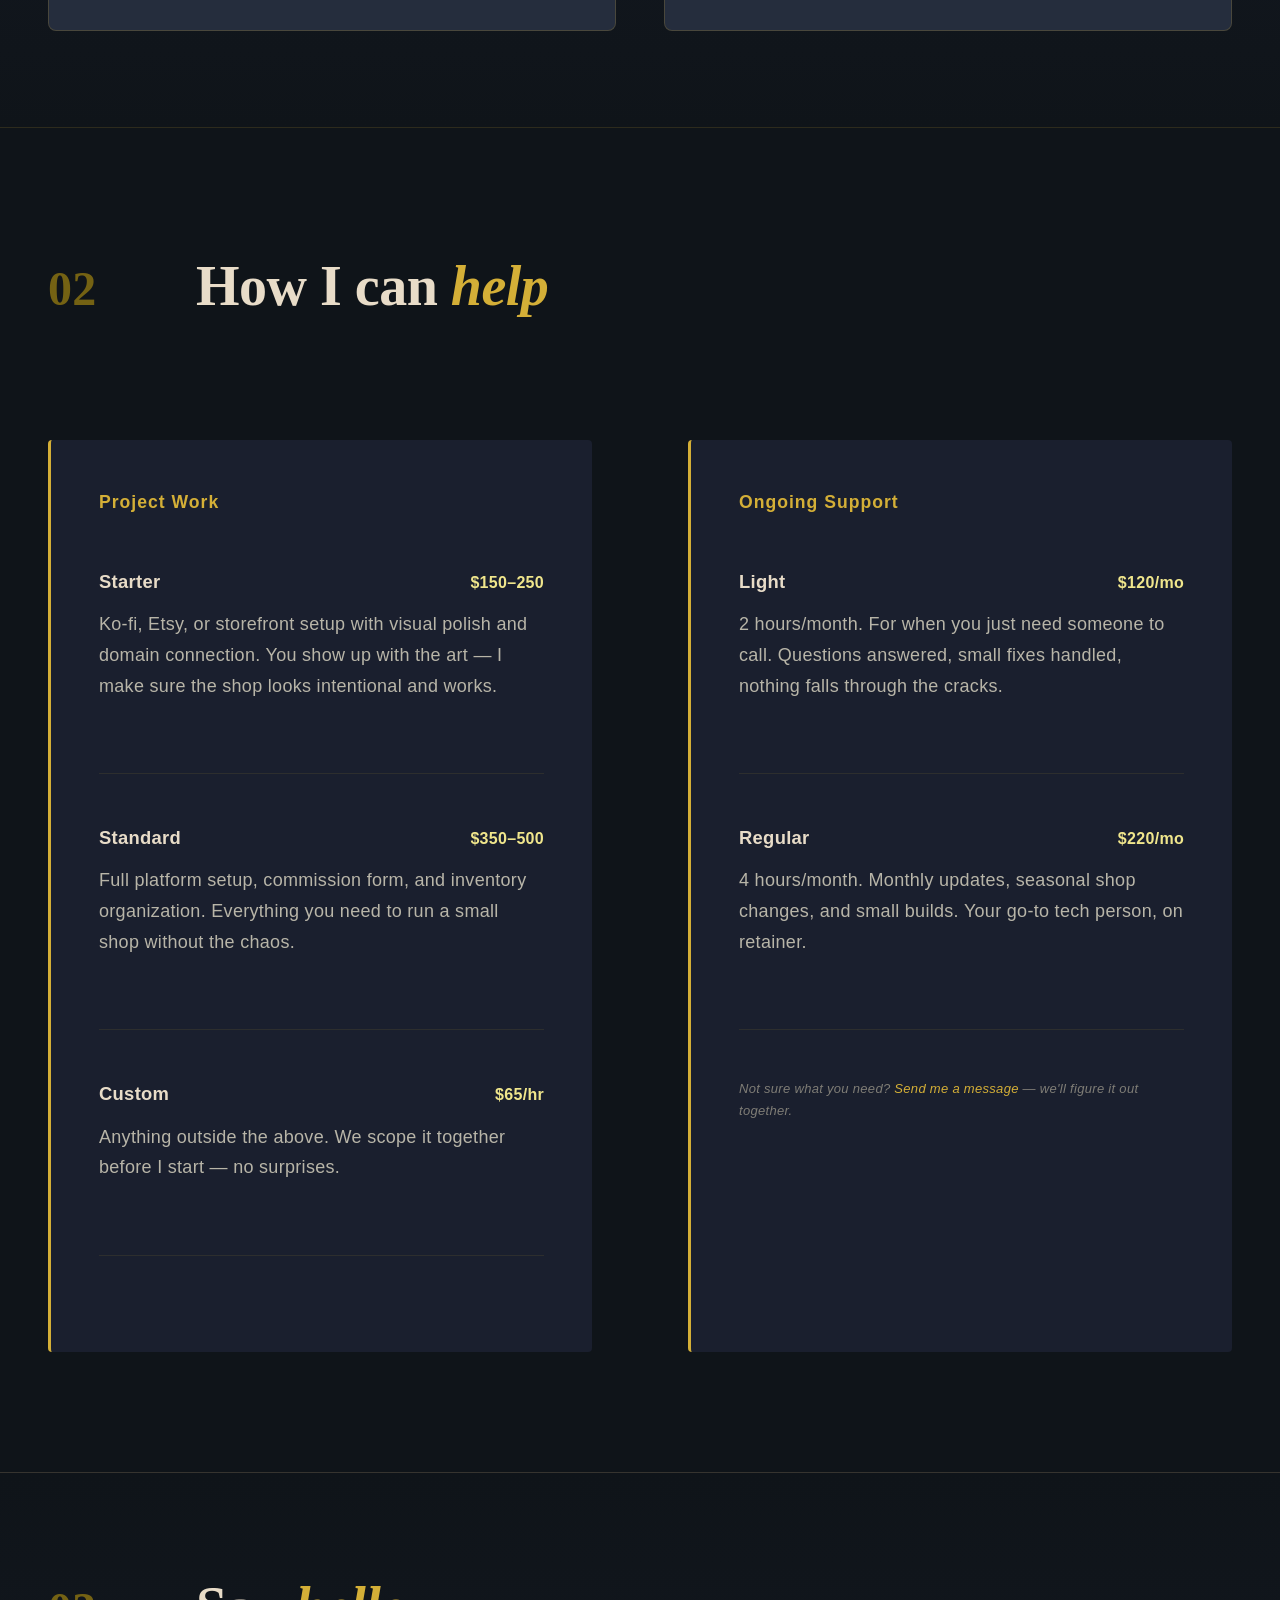
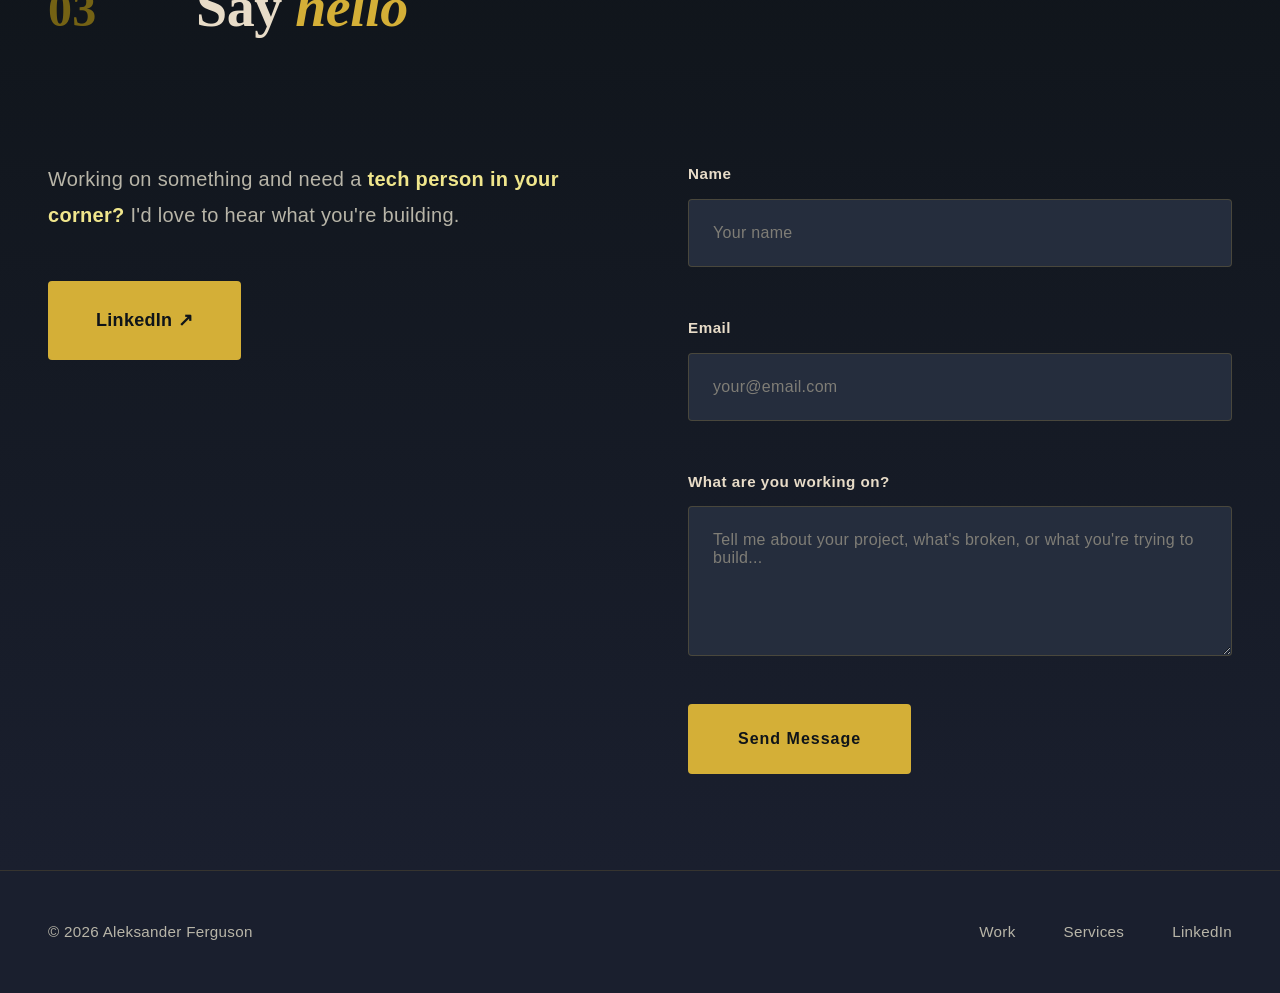
==== commit 5c9210c2: "added contact me link" ====
--- a/index.html
+++ b/index.html
@@ -122,7 +122,7 @@
             <p class="service-item-desc">4 hours/month. Monthly updates, seasonal shop changes, and small builds. Your go-to tech person, on retainer.</p>
           </div>
           <div class="service-item" style="border-bottom: none; padding-bottom: 0;">
-            <p class="service-item-desc" style="font-style: italic; color: var(--text-dim); font-size: 13px;">Not sure what you need? Send me a message — we'll figure it out together.</p>
+            <p class="service-item-desc" style="font-style: italic; color: var(--text-dim); font-size: 13px;">Not sure what you need? <a href="#contact">Send me a message</a> — we'll figure it out together.</p>
           </div>
         </div>
       </div>
--- a/style.css
+++ b/style.css
@@ -116,12 +116,14 @@
   display: flex;
   justify-content: space-between;
   align-items: center;
-  background: rgba(15, 20, 25, 1);
-  border-bottom: 1px solid transparent;
+  background: rgba(15, 20, 25, 0.85);
+  backdrop-filter: blur(12px);
+  -webkit-backdrop-filter: blur(12px);
+  border-bottom: 1px solid rgba(212, 175, 55, 0.12);
 }
 
 nav.scrolled {
-  border-bottom: 1px solid rgba(212, 175, 55, 0.2);
+  border-bottom: 1px solid rgba(212, 175, 55, 0.25);
 }
 
 .nav-logo {
@@ -737,29 +739,46 @@
 .case-nav {
   display: flex;
   flex-direction: column;
+  align-items: flex-start;
   gap: var(--spacing-md);
   position: sticky;
-  top: 120px;
+  top: 150px;
+  align-self: start;
+  border-left: 2px solid rgba(212, 175, 55, 0.2);
 }
 
 .case-nav-item {
   font-size: 0.95rem;
   color: var(--text-secondary);
   padding-left: var(--spacing-md);
-  border-left: 2px solid rgba(212, 175, 55, 0.2);
-  transition: all 0.3s ease;
+  text-align: left;
+  transition: color 0.3s ease, padding-left 0.3s ease;
   position: relative;
 }
 
+.case-nav-item::before {
+  content: '';
+  position: absolute;
+  left: -2px;
+  top: 0;
+  bottom: 0;
+  width: 2px;
+  background: transparent;
+  transition: background 0.3s ease;
+}
+
 .case-nav-item:hover {
   color: var(--accent-gold);
-  border-left-color: var(--accent-gold);
   padding-left: var(--spacing-lg);
 }
 
+.case-nav-item:hover::before,
+.case-nav-item.active::before {
+  background: var(--accent-gold);
+}
+
 .case-nav-item.active {
   color: var(--accent-gold);
-  border-left-color: var(--accent-gold);
   padding-left: var(--spacing-lg);
   font-weight: 600;
 }
@@ -770,6 +789,10 @@
 }
 
 .case-section {
+  display: grid;
+  grid-template-columns: 100px 1fr;
+  column-gap: var(--spacing-lg);
+  align-items: baseline;
   margin-bottom: var(--spacing-xl);
   padding-bottom: var(--spacing-xl);
   border-bottom: 1px solid rgba(212, 175, 55, 0.1);
@@ -787,14 +810,21 @@
   color: var(--accent-dark);
   letter-spacing: 1px;
   text-transform: uppercase;
-  margin-bottom: var(--spacing-md);
   font-weight: 600;
   opacity: 0.7;
+  grid-column: 1;
+  grid-row: 1;
+  margin-bottom: 0;
+}
+
+.case-section > *:not(.case-section-label) {
+  grid-column: 2;
 }
 
 .case-section h2 {
   font-size: 2.5rem;
   margin-bottom: var(--spacing-lg);
+  grid-row: 1;
 }
 
 .case-section p {
@@ -939,6 +969,18 @@
   .case-section h2 {
     font-size: 2rem;
   }
+
+  .case-section {
+    grid-template-columns: 1fr;
+  }
+
+  .case-section-label {
+    margin-bottom: var(--spacing-md);
+  }
+
+  .case-section > *:not(.case-section-label) {
+    grid-column: 1;
+  }
 }
 
 @media (max-width: 480px) {
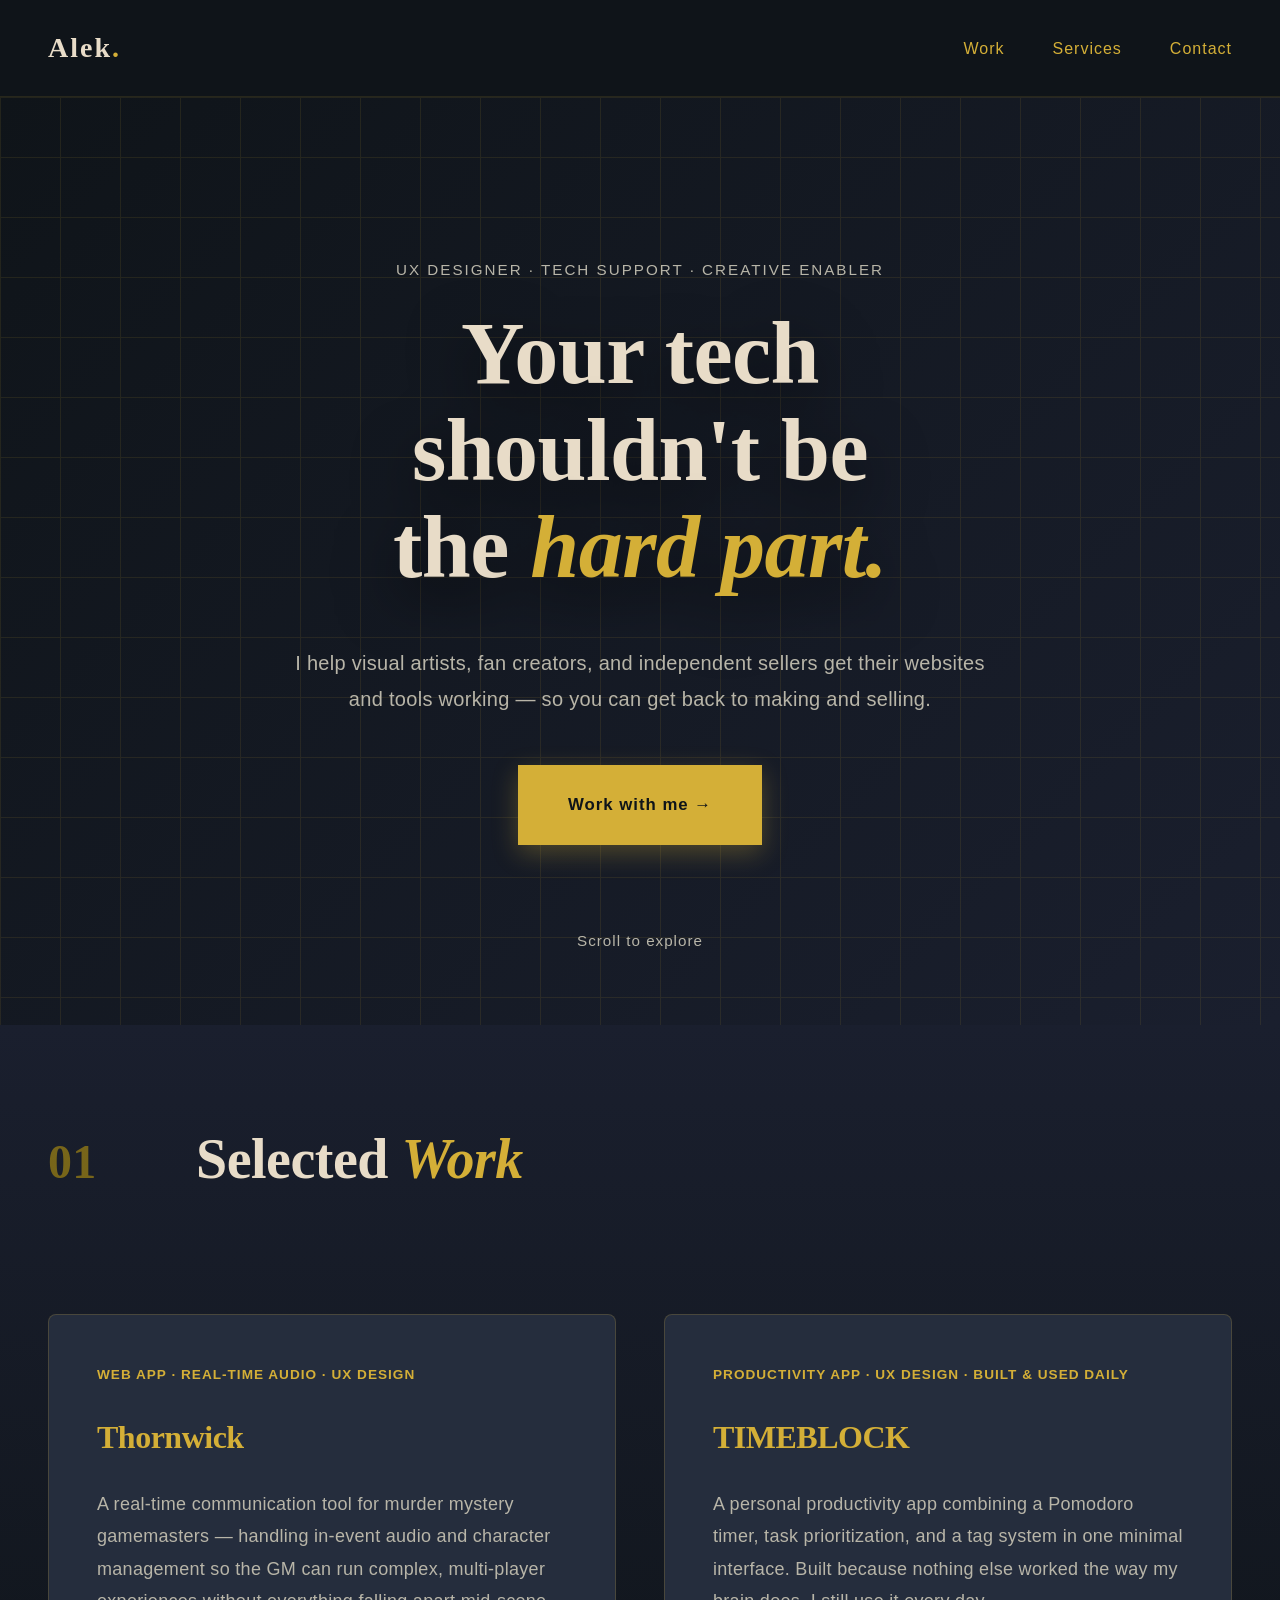
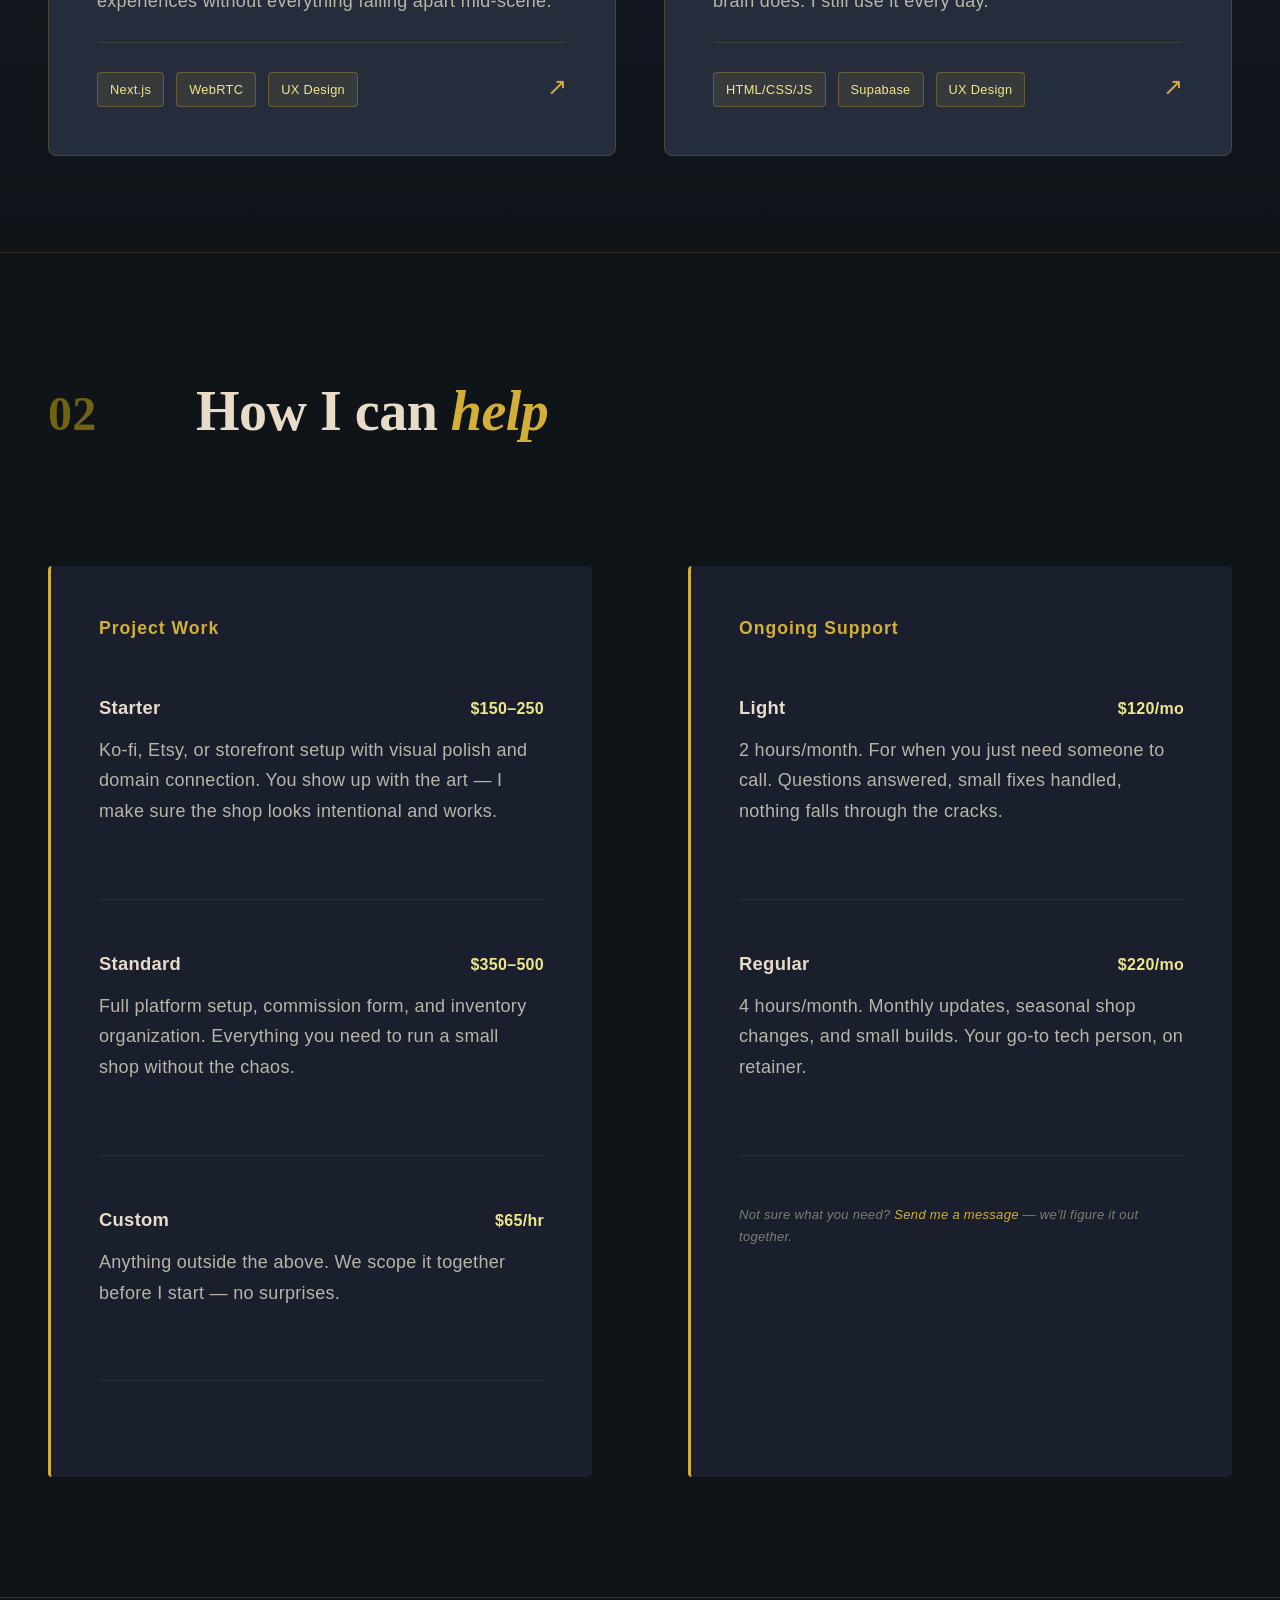
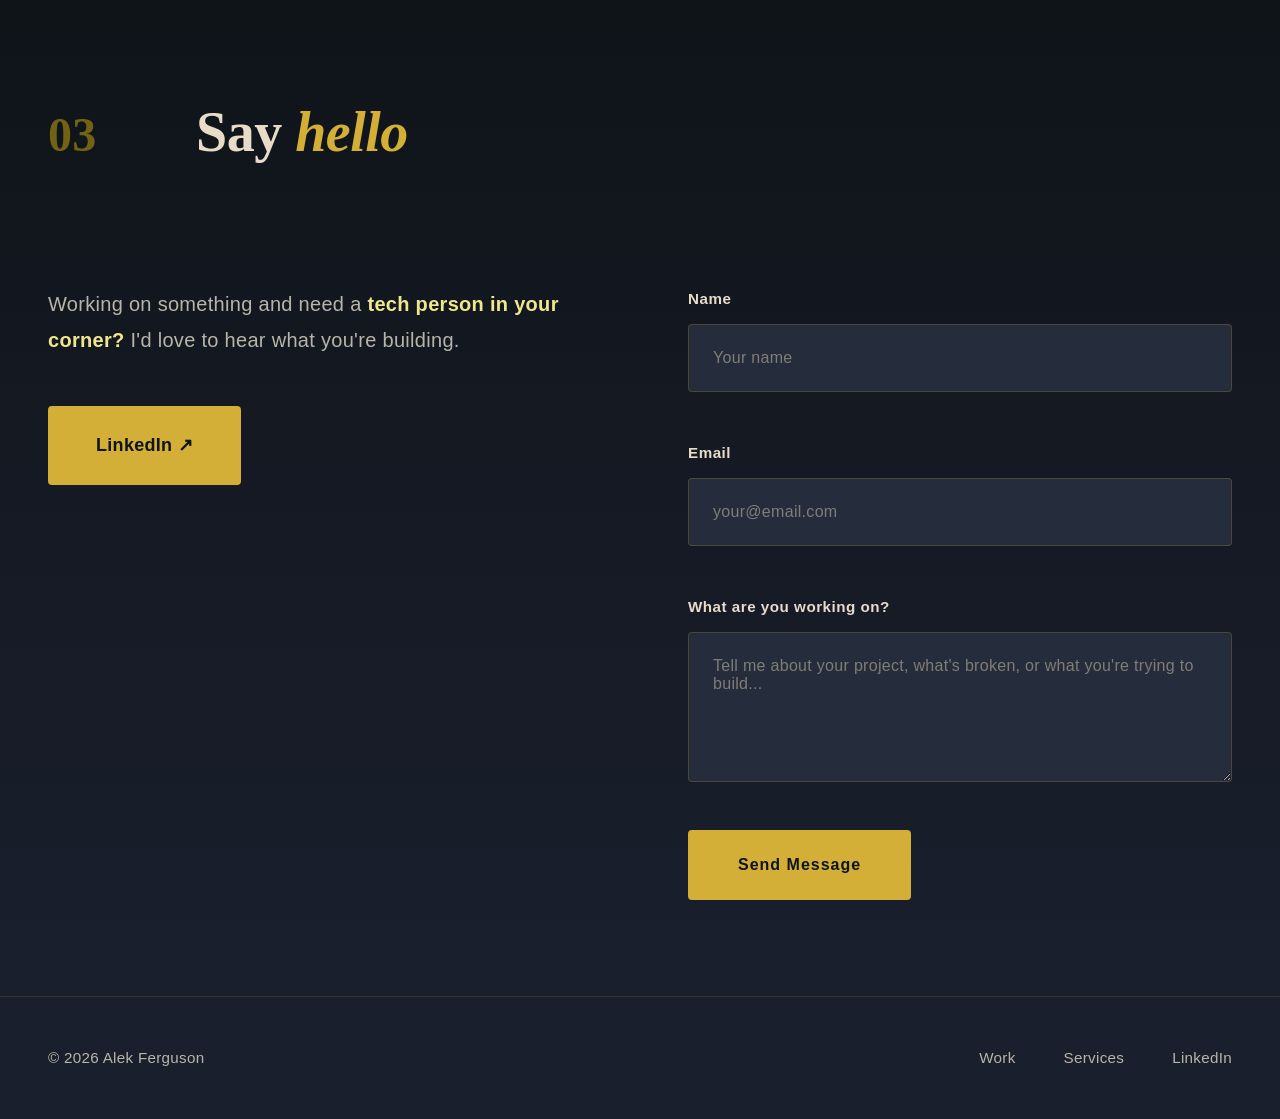
==== commit 0da3fd95: "standardized footer" ====
--- a/index.html
+++ b/index.html
@@ -160,7 +160,7 @@
 
   <!-- Footer -->
   <footer>
-    <p class="footer-copy">© 2026 Aleksander Ferguson</p>
+    <p class="footer-copy">© 2026 Alek Ferguson</p>
     <div class="footer-links">
       <a href="#work">Work</a>
       <a href="#services">Services</a>
--- a/style.css
+++ b/style.css
@@ -107,18 +107,15 @@
 
 /* ===== NAVIGATION ===== */
 nav {
-  position: fixed;
+  position: sticky;
   top: 0;
-  left: 0;
-  right: 0;
+  width: 100%;
   z-index: 1000;
   padding: var(--spacing-md) var(--spacing-lg);
   display: flex;
   justify-content: space-between;
   align-items: center;
-  background: rgba(15, 20, 25, 0.85);
-  backdrop-filter: blur(12px);
-  -webkit-backdrop-filter: blur(12px);
+  background: rgba(15, 20, 25, 1);
   border-bottom: 1px solid rgba(212, 175, 55, 0.12);
 }
 
@@ -213,7 +210,7 @@
   flex-direction: column;
   justify-content: center;
   align-items: center;
-  padding: 160px var(--spacing-lg) var(--spacing-xl) var(--spacing-lg);
+  padding: 160px var(--spacing-lg) 180px var(--spacing-lg);
   text-align: center;
   background: linear-gradient(135deg, var(--bg-primary) 0%, var(--bg-secondary) 100%);
   overflow: hidden;
@@ -297,6 +294,10 @@
 }
 
 /* ===== SECTIONS ===== */
+section, #work, #services, #contact, .case-section {
+  scroll-margin-top: 110px;
+}
+
 section {
   padding: var(--spacing-xl) var(--spacing-lg);
   max-width: 1400px;
@@ -655,7 +656,7 @@
   border-bottom: 1px solid rgba(212, 175, 55, 0.15);
   position: relative;
   z-index: 1;
-  margin-top: 80px;
+  margin-top: 0;
 }
 
 .case-hero-inner {
@@ -877,6 +878,10 @@
 
   .hero-name {
     font-size: 3.5rem;
+  }
+
+  #hero {
+    padding-bottom: 120px;
   }
 
   nav {
@@ -975,7 +980,12 @@
   }
 
   .case-section-label {
+    grid-row: auto;
     margin-bottom: var(--spacing-md);
+  }
+
+  .case-section h2 {
+    grid-row: auto;
   }
 
   .case-section > *:not(.case-section-label) {
